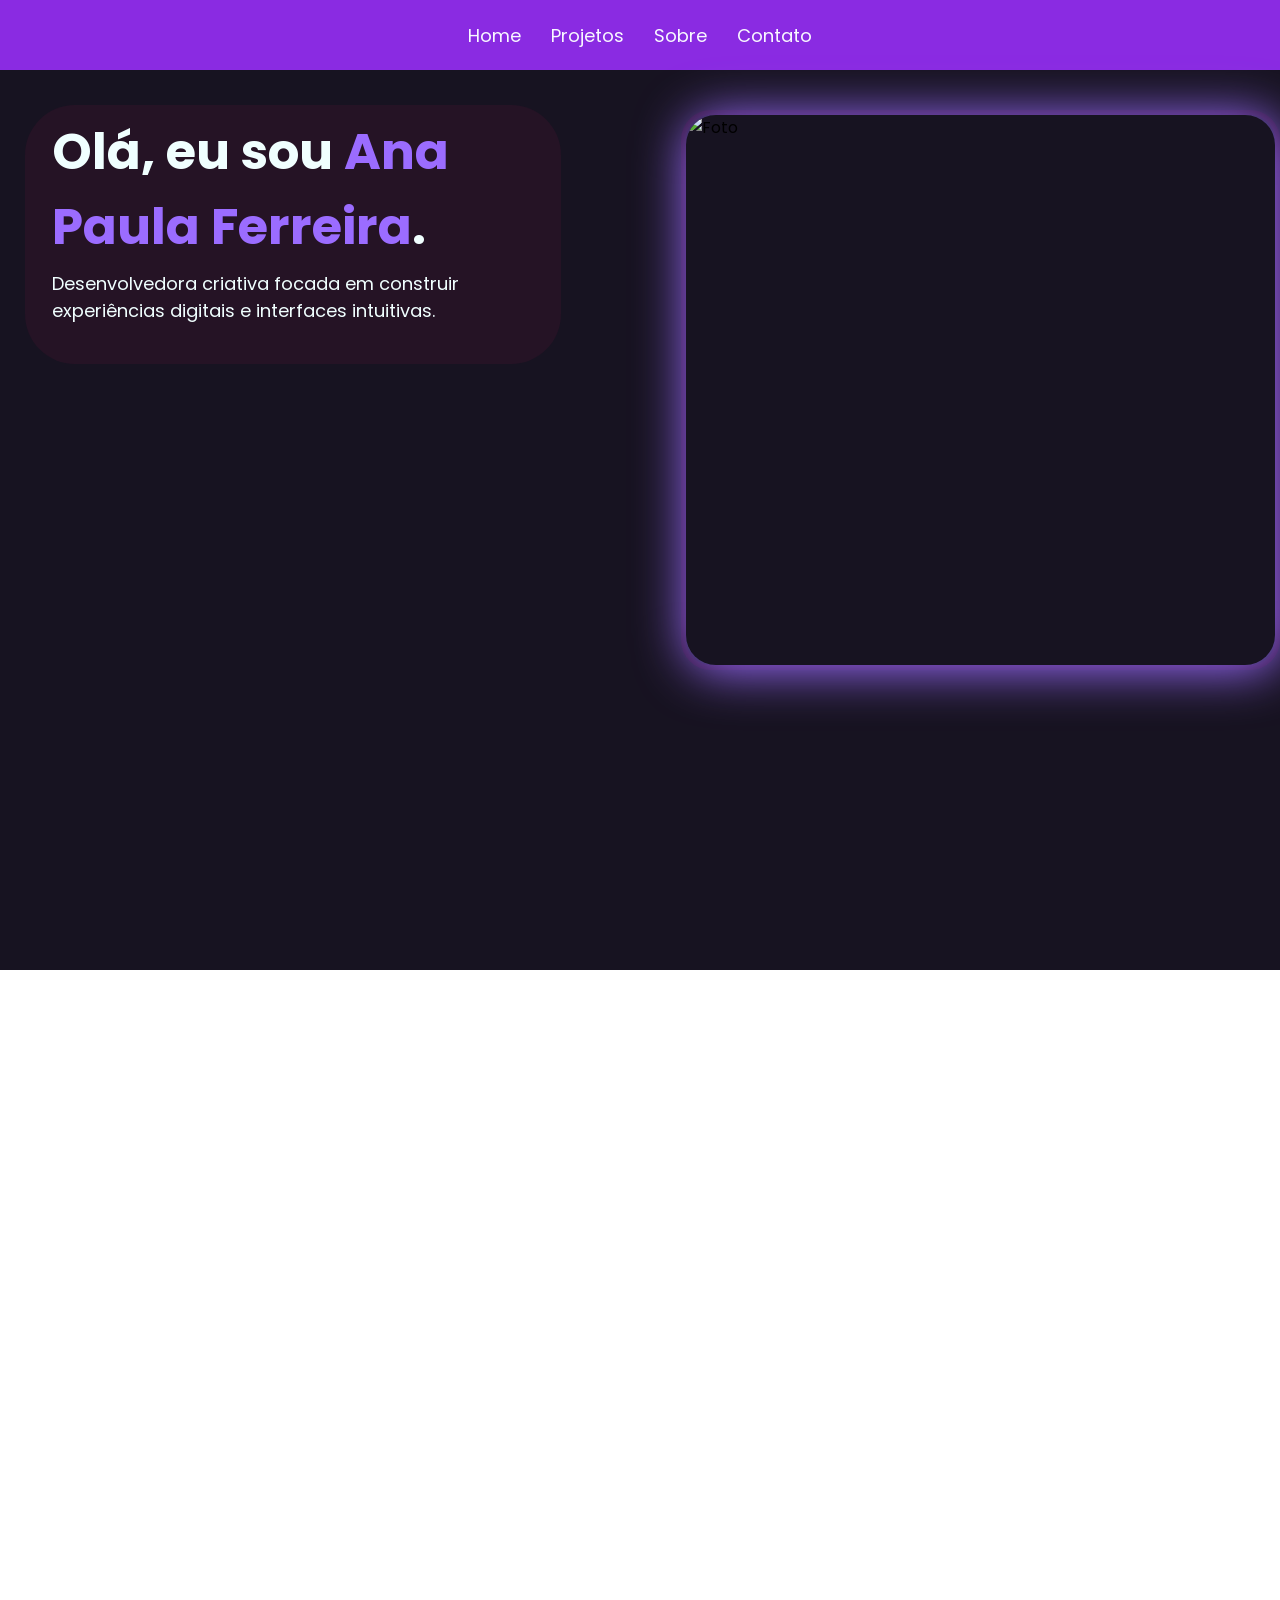
==== index.html @ 9422c2cd "Add files via upload" ====
<!DOCTYPE html>
<html lang="pt-br">

<head> <!-- cabeça -->
    <meta charset="UTF-8">
    <meta name="viewport" content="width=device-width, initial-scale=1.0">
    <script src="https://unpkg.com/scrollreveal"></script>
    <title>Document</title>
    <link rel="preconnect" href="https://fonts.googleapis.com">
    <link rel="preconnect" href="https://fonts.gstatic.com" crossorigin>
    <link href="https://fonts.googleapis.com/css2?family=Poppins:wght@400;500;600;700&display=swap" rel="stylesheet">
    <link rel="stylesheet" href="styles.css"> <!-- chama o arquivoo CSS -->
    <!-- fontes externas pra fonte -->
    <link rel="biblioteca" href="script.js">
</head>

<body> <!-- corpo -->


    <header> <!-- cabeçalho -->
        <ul> <!-- uma lista-->
            <li> <!-- item da lista -->
                <a href="#home">Home</a><!-- link -->
            </li>
            <li> <!-- item da lista -->
                <a href="#projetos">Projetos</a><!-- link -->
            </li>
            <li> <!-- item da lista -->
                <a href="#sobre">Sobre</a> <!-- link -->
            </li>
            <li> <!-- item da lista -->
                <a href="#contato">Contato</a> <!-- link -->
            </li>
        </ul>
    </header>

    <section id="Home"> <!-- procura o elemto na pagina que tem Home-->

        <div class="conteudo"> <!-- BLOCOS, agrupar elementos do mesmo grupo-->

            <h1>
                Olá, eu sou <span>Ana Paula Ferreira</span>.
                <!--span serve pra estilizar de forma diferente pra facilitar no CSS  -->
            </h1>

            <p>
                Desenvolvedora criativa focada em construir experiências digitais e interfaces intuitivas.
            </p>

        </div>
        <div class="imagemHome">
            <img src="download.jpg" alt="Foto">
        </div>
    </section>
    <section id="projetos">
        <div class="h2p">
            <h2> Meus Projetos </h2>
            <p>Aqui estão alguns dos projetos que desenvolvi.</p>

        </div>

        <div class="cards">
            <div class="card">
                <h3>Projeto 1</h3>
                <p>Site Frutas</p>

                <a href="https://anapa00340-netizen.github.io/sitefrutas/index.html" target="_blank">Ver projeto</a>
                <!-- o taget faz abrir outra pagina-->
            </div>
            <div class="card">
                <h3>Projeto 2</h3>
                <p>CRUD</p>

                <a href="#">Ver projeto</a>
            </div>
            <div class="card">
                <h3>Projeto 3</h3>
                <p>Calculadora (React)</p>

                <a href="#">Ver projeto</a>
            </div>
            <div class="card">
                <h3>Projeto 14</h3>
                <p>Estoque de Vendas</p>

                <a href="#">Ver projeto</a>
            </div>
        </div>
    </section>

    <section id="sobre">
        <div class="sobre-conteudo">

            <div class="sobre-texto">
                <h2>Sobre mim</h2>
                <p>
                    Sou estudante de Ciência da Computação, atualmente no 4º período, e venho construindo minha
                    trajetória na área de Tecnologia da Informação por meio da graduação e de projetos acadêmicos. Tenho
                    interesse principalmente em desenvolvimento de software e desenvolvimento web, áreas nas quais busco
                    aplicar na prática os conhecimentos que venho adquirindo.
                    <br>
                    Sou uma pessoa criativa, curiosa e gosto de aprender coisas novas. Acredito que a prática é uma
                    parte importante do aprendizado e, por isso, procuro transformar o que estudo em projetos e desafios
                    que me permitam desenvolver minhas habilidades.
                    <br>
                    Atualmente, também estudo inglês e continuo buscando ampliar meus conhecimentos na área de
                    tecnologia. Meu objetivo é conquistar uma oportunidade de estágio para colocar meus conhecimentos em
                    prática, adquirir experiência profissional e continuar evoluindo como desenvolvedora.

                </p>

            </div>
            <div class="imgSobre">
                <img src="FullSizeRender_VSCO.JPG.jpeg" alt="Minha Imagem">
            </div>
        </div>
    </section>
    <section id="tecnologias">


        <div class="tecnologias-conteudo">
            <div class="tecnologia">HTML</div>
            <div class="tecnologia">CSS</div>
            <div class="tecnologia">JavaScript</div>
            <div class="tecnologia">Java</div>
            <div class="tecnologia">C</div>
            <div class="tecnologia">SQL</div>
        </div>
    </section>
    <section id="contato">
        <div class="contato-conteudo">
            <h2>Entre em contato!</h2>

            <p>
                Gostou dos meus projetos? Entre em contato comigo!
            </p>

            <a class="email" href="mailto:anapa00340@gmail.com">
                <!-- malito abre o email direto-->
                Enviar e-mail
            </a>
            <a class="github" href="https://github.com/anapa00340-netizen" target="_blank">
                <!--target faz abrir outra aba, pra n sair do meu pórtifolio-->
                GitHub
            </a>
            <a class="linkedin" href="https://linkedin.com/in/ana-paula-ferreira-47b594375" target="_blank">
                <!--target faz abrir outra aba, pra n sair do meu pórtifolio-->
                Linkedin
            </a>

        </div>

    </section>
    <section id=""></section>
    <script src="script.js"></script>
</body>

</html>
---- styles.css ----
* {
    /* todos os elemntos da página */
    margin: 0;
    /* tira o espaço externo */
    padding: 0;
    /* tira o espaço interno */
}

header {
    display: flex;
    /* ativa o Flexbox para organizar os elementos (padão de organizar por linha) */
    justify-content: center;
    /* alinha no centro horizontal*/
    align-items: center;
    /*alinha no centro vertical*/
    height: 70px;
    /* altura */
    background-color: blueviolet;
}

ul {
    list-style: none;
    /* tira bolinha, pq o <ul> coloca aautomatico */
    display: flex;
    /* itens lado a lado */
    gap: 30px;
    /* brecha entre eles*/

}

a {
    text-decoration: none;
    /* nenhuma decoracao */
    color: ghostwhite;
    font-size: 18px;
    transition: 0.6s;

}

a:hover {
    /* quando o mause estiver em cima */
    color: darkmagenta;

}

#Home {
    /* id*/
    min-height: 100vh;
    display: flex;
    justify-content: flex-start;
    /* para o conjunto não ficar no centro */
    align-items: flex-start;
    /*  para o conjunto não ficar no centro  */
    background-color: #171321;

    padding-left: 15px;
    padding-top: 25px;
    box-sizing: border-box;
    /* evita problmas com a responsividade */
    gap: 120px;
}

h1 span {
    color: #9b6cff;
    font-style: inherit;
    /*elementos um embaixo do outro  */
}

h1 {
    color: azure;
    font-size: 50px;


}

p {
    max-width: 600px;
    font-size: 18px;
    color: azure;
    margin-top: 10px;


}

body {
    font-family: 'Poppins';
    /* familia da fonte, tem que ser entre aspas */
}

.conteudo {
    background-color: rgb(37, 19, 37);
    max-width: 700px;
    border-radius: 50px;
    padding-top: 10px;
    padding-left: 17px;
    padding-bottom: 19px;
    margin-left: 10px;
    margin-top: 10px;
    height: 230px;
}

.conteudo p {
    margin-top: 5px;
    margin-left: 10px;
}

.conteudo h1 {
    margin-left: 10px;
}

.imagemHome {
    width: 900px;
    height: 550px;
    border: 5px solid rgb(39, 13, 39);
    /* espessura da borda, tipo de linha e cor */
    display: flex;
    justify-content: center;
    align-items: center;
    margin-top: 15px;
    border-radius: 30px;
    
}

.imagemHome img {
    box-shadow: 3px 3px 50px 3px #9b6cff;
    width: 100%;
    height: 100%;
    object-fit: cover;
    /* para a imagem preencher toda a caixa mesmo que a caixa seja*/
    border-radius: 30px;
    transition: 0.5s;
}

.imagemHome:hover {
    transform: scale(1.05);
    /* modifica a posicao da foto (aumenta 105% do tamanho original)*/
}

#projetos {
    min-height: 80vh;
    /* ter pelo menos 1 tela inteira de altura*/
    padding: 100px;
    visibility: hidden;
}

.h2p h2 {

    text-align: center;

}

.h2p p {
    text-align: center;
    margin: 0 auto;
    /* tem q por isso pq so o text align centraliza so o texto dentro da caixa do <p> e nao da tela*/
    color: #9b6cff;
}

.card {
    width: 150px;
    min-height: 146px;
    padding: 25px;
    background-color: #211b30;
    border-radius: 15px;
    margin-top: 40px;

    display: flex;
    /* mostrar que vai usar FLEXBOX(elementos em linha reta) para organizar o card.*/
    flex-direction: column;
    /* ai pra ficar em coluna coloca isso (um de baixo do outro)*/
     

}

.card a {
    margin-top: auto;
}

.card:hover {
    transform: scale(1.06);
}

.card h3 {
    color: #9b6cff;
    margin-bottom: 10px;
    /* espaco abaixo do titulo*/

}

.card p {
    margin-bottom: 60px;
}

.cards {
    gap: 25px;
    flex-wrap: wrap;
    /* vai quebrar a linha quando encher*/
    display: flex;
    justify-content: center;
    /*conjunto ficar no centro depois de alinhado */

}


#sobre {
    min-height: 95vh;
    padding: 10px 6%;
    /*espaço do conteudo com as bordas(100px cima e baixo // 10% direito e esquerda)*/
    color: #9b6cff;
    display: flex;
    justify-content: center;
     visibility: hidden;
}

#sobre p {
    color: #9b6cff;
}

.sobre-conteudo {
    display: flex;
    align-items: center;
    gap: 200px;
}

.sobre-conteudo img {
    object-fit: cover;
    height: 300px;
    width: 300px;
    border-radius: 40px;
    border: 5px solid #9b6cff;
    box-shadow: 3px 3px 50px 3px #9b6cff;
}

.sobre-texto h2 {
    color: #171321;
}

.sobre-texto {
    max-width: 600px;
}

#contato p {
    color: #9b6cff;
}

.contato-conteudo {
    max-width: 600px;
    margin: 0 auto;
    /* tem q por isso pq so o text align centraliza so o texto dentro da caixa do <p> e nao da tela*/
    /* para ficar centralizado garantindo que nao ganhe espaços estranhos quando a tela diminuir*/
    min-height: 45vh;
    text-align: center;
    visibility: hidden;

}

.contato-conteudo a {
    display: inline-block;
    /* faz o <a> que é inline (link que abre algo) se comporte como caixa*/
    padding: 5px;
    width: 500px;
    background-color: #9b6cff;
    color: white;
    border-radius: 10px;
    transition: 0.30s;
    margin-top: 5px;
}

.contato-conteudo a:hover {
    background-color: purple;
}

#contato {
    padding: 100px 10%;
}

@media (max-width: 760px) {

    /*@media (quando tiver no celular faça isso:*/
    .sobre-conteudo {
        flex-direction: column;
    }
}

@media (max-width: 760px) {
    .contato-conteudo a {
        padding: 10px 60px;
    }
}

@media(max-width: 760px) {
    #Home {
        flex-direction: column;
        gap: 15px;
        padding: 15px 50px;
    }
}

@media(max-width: 760px) {
    .imagemHome {
        width: 264px;
        margin-bottom: 13px;
    }
}

@media(max-width: 760px) {
    .conteudo {
        padding-left: 8px;
        margin-left: -1px;
    }
}

@media(max-width: 760px) {
    .imgSobre {
        margin-top: -30px;

    }
}

#tecnologias {
    padding: 200px 6%;
    text-align: center;
    min-height: 50vh;
    visibility: hidden;
    margin-top: -350px;
    margin-left: -375px;
    
}

.tecnologias-conteudo {
    display: flex;
    justify-content: center;
    gap: 20px;
    margin: 0 auto;
    margin-top: 10px;
    max-width: 730px;
    
    

}

.tecnologia {
    background-color: #9b6cff;
    box-shadow: 8px 8px 5px 2px rgb(37, 19, 37);;
    color: white;
    transition: 0.30s;
    width: 750px;
    height: 100px;
}

.tecnologia:hover {
    background-color: purple;

}
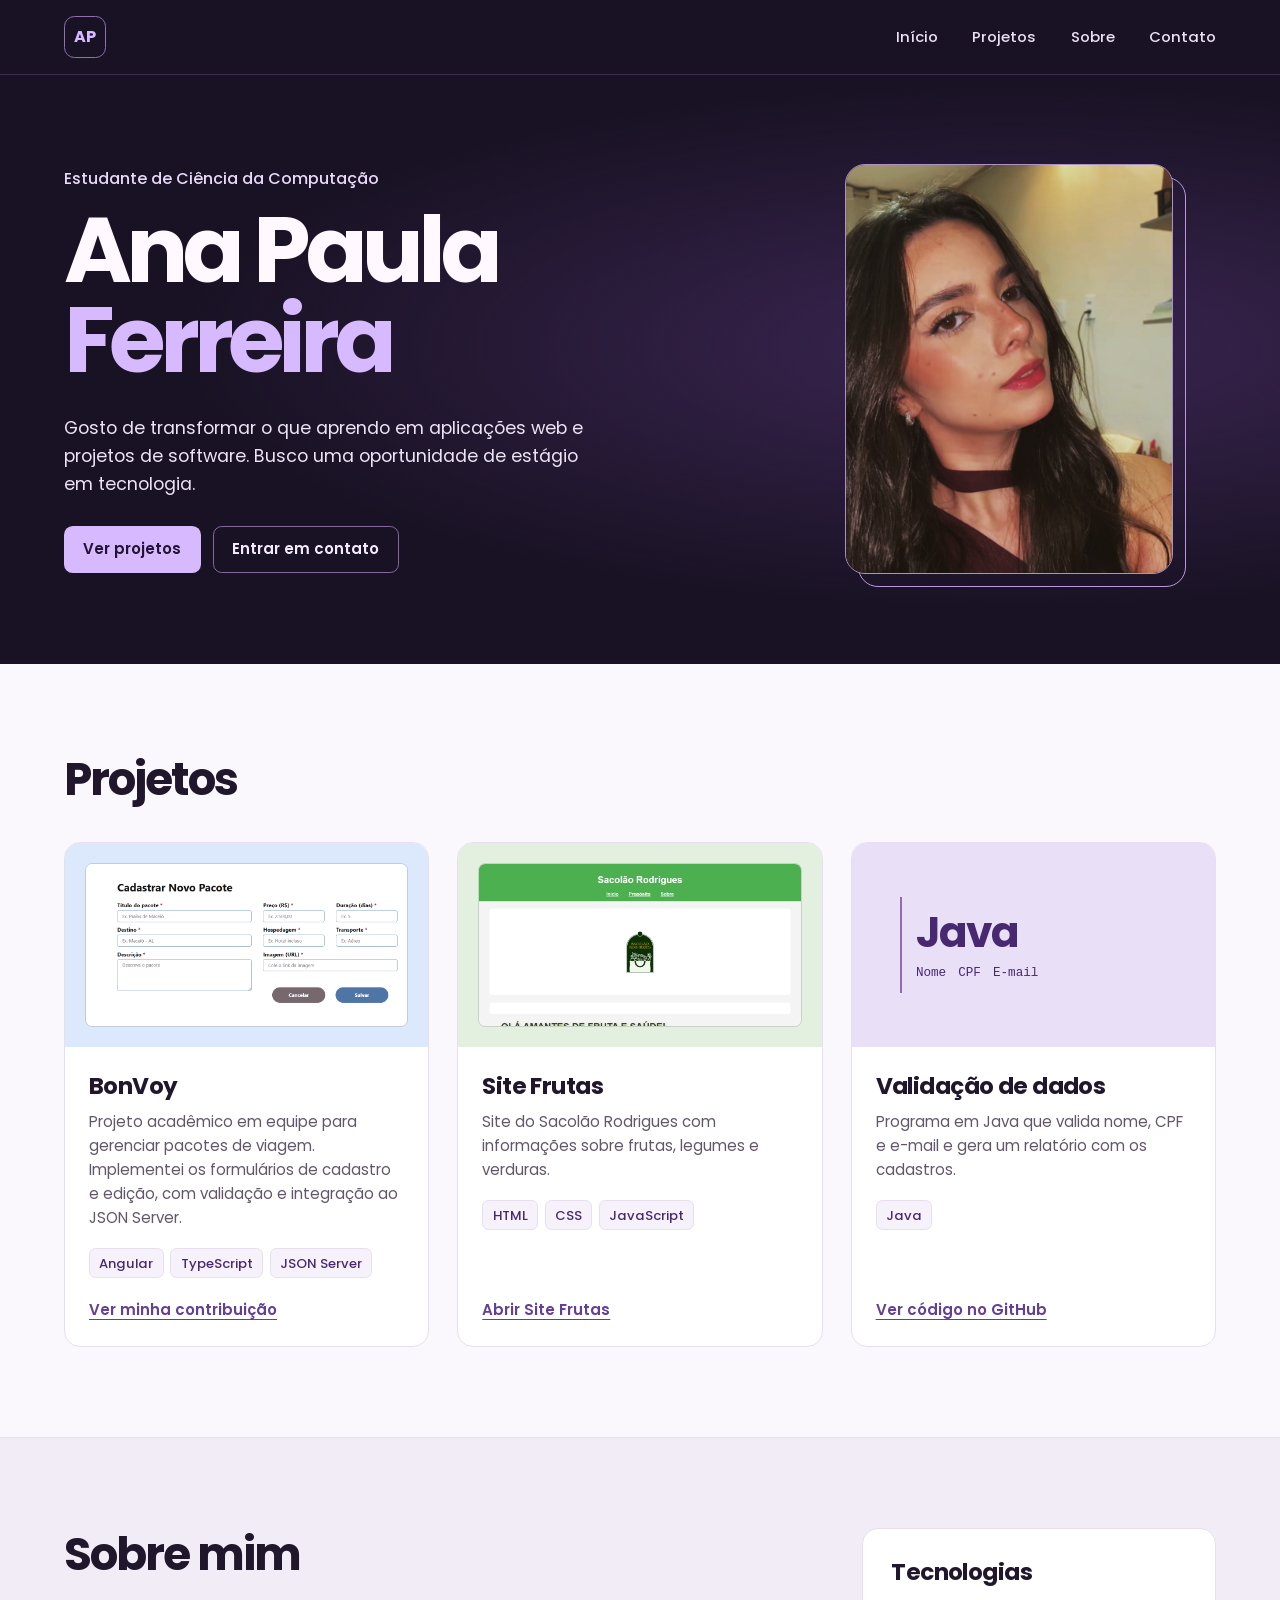
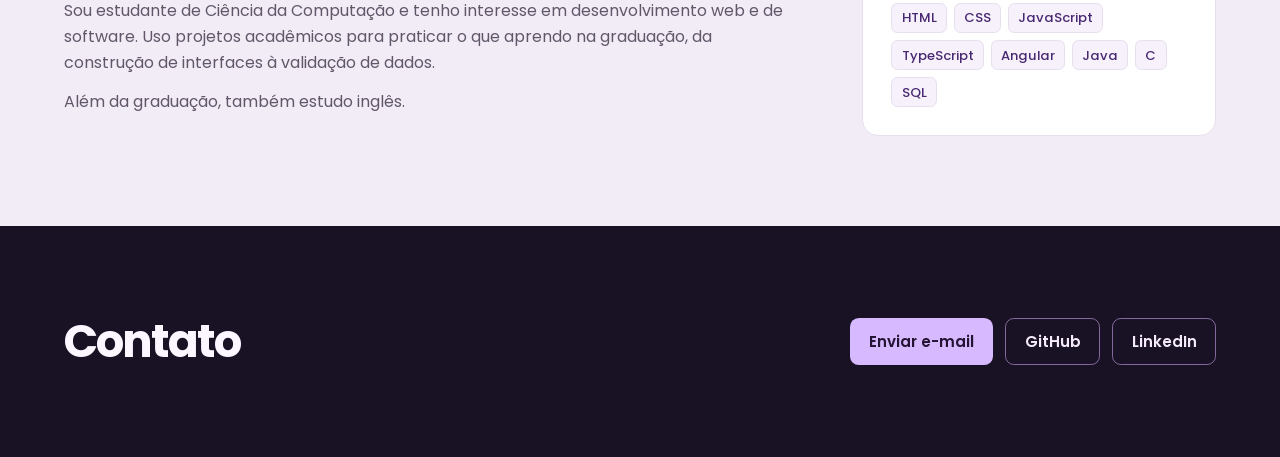
==== commit 745c398e: "Atualiza layout e projetos do portfólio" ====
--- a/index.html
+++ b/index.html
@@ -1,158 +1,201 @@
-<!DOCTYPE html>
-<html lang="pt-br">
-
-<head> <!-- cabeça -->
-    <meta charset="UTF-8">
-    <meta name="viewport" content="width=device-width, initial-scale=1.0">
-    <script src="https://unpkg.com/scrollreveal"></script>
-    <title>Document</title>
-    <link rel="preconnect" href="https://fonts.googleapis.com">
-    <link rel="preconnect" href="https://fonts.gstatic.com" crossorigin>
-    <link href="https://fonts.googleapis.com/css2?family=Poppins:wght@400;500;600;700&display=swap" rel="stylesheet">
-    <link rel="stylesheet" href="styles.css"> <!-- chama o arquivoo CSS -->
-    <!-- fontes externas pra fonte -->
-    <link rel="biblioteca" href="script.js">
-</head>
-
-<body> <!-- corpo -->
-
-
-    <header> <!-- cabeçalho -->
-        <ul> <!-- uma lista-->
-            <li> <!-- item da lista -->
-                <a href="#home">Home</a><!-- link -->
-            </li>
-            <li> <!-- item da lista -->
-                <a href="#projetos">Projetos</a><!-- link -->
-            </li>
-            <li> <!-- item da lista -->
-                <a href="#sobre">Sobre</a> <!-- link -->
-            </li>
-            <li> <!-- item da lista -->
-                <a href="#contato">Contato</a> <!-- link -->
-            </li>
-        </ul>
-    </header>
-
-    <section id="Home"> <!-- procura o elemto na pagina que tem Home-->
-
-        <div class="conteudo"> <!-- BLOCOS, agrupar elementos do mesmo grupo-->
-
-            <h1>
-                Olá, eu sou <span>Ana Paula Ferreira</span>.
-                <!--span serve pra estilizar de forma diferente pra facilitar no CSS  -->
-            </h1>
-
-            <p>
-                Desenvolvedora criativa focada em construir experiências digitais e interfaces intuitivas.
-            </p>
-
-        </div>
-        <div class="imagemHome">
-            <img src="download.jpg" alt="Foto">
-        </div>
-    </section>
-    <section id="projetos">
-        <div class="h2p">
-            <h2> Meus Projetos </h2>
-            <p>Aqui estão alguns dos projetos que desenvolvi.</p>
-
-        </div>
-
-        <div class="cards">
-            <div class="card">
-                <h3>Projeto 1</h3>
-                <p>Site Frutas</p>
-
-                <a href="https://anapa00340-netizen.github.io/sitefrutas/index.html" target="_blank">Ver projeto</a>
-                <!-- o taget faz abrir outra pagina-->
-            </div>
-            <div class="card">
-                <h3>Projeto 2</h3>
-                <p>CRUD</p>
-
-                <a href="#">Ver projeto</a>
-            </div>
-            <div class="card">
-                <h3>Projeto 3</h3>
-                <p>Calculadora (React)</p>
-
-                <a href="#">Ver projeto</a>
-            </div>
-            <div class="card">
-                <h3>Projeto 14</h3>
-                <p>Estoque de Vendas</p>
-
-                <a href="#">Ver projeto</a>
-            </div>
-        </div>
-    </section>
-
-    <section id="sobre">
-        <div class="sobre-conteudo">
-
-            <div class="sobre-texto">
-                <h2>Sobre mim</h2>
-                <p>
-                    Sou estudante de Ciência da Computação, atualmente no 4º período, e venho construindo minha
-                    trajetória na área de Tecnologia da Informação por meio da graduação e de projetos acadêmicos. Tenho
-                    interesse principalmente em desenvolvimento de software e desenvolvimento web, áreas nas quais busco
-                    aplicar na prática os conhecimentos que venho adquirindo.
-                    <br>
-                    Sou uma pessoa criativa, curiosa e gosto de aprender coisas novas. Acredito que a prática é uma
-                    parte importante do aprendizado e, por isso, procuro transformar o que estudo em projetos e desafios
-                    que me permitam desenvolver minhas habilidades.
-                    <br>
-                    Atualmente, também estudo inglês e continuo buscando ampliar meus conhecimentos na área de
-                    tecnologia. Meu objetivo é conquistar uma oportunidade de estágio para colocar meus conhecimentos em
-                    prática, adquirir experiência profissional e continuar evoluindo como desenvolvedora.
-
-                </p>
-
-            </div>
-            <div class="imgSobre">
-                <img src="FullSizeRender_VSCO.JPG.jpeg" alt="Minha Imagem">
-            </div>
-        </div>
-    </section>
-    <section id="tecnologias">
-
-
-        <div class="tecnologias-conteudo">
-            <div class="tecnologia">HTML</div>
-            <div class="tecnologia">CSS</div>
-            <div class="tecnologia">JavaScript</div>
-            <div class="tecnologia">Java</div>
-            <div class="tecnologia">C</div>
-            <div class="tecnologia">SQL</div>
-        </div>
-    </section>
-    <section id="contato">
-        <div class="contato-conteudo">
-            <h2>Entre em contato!</h2>
-
-            <p>
-                Gostou dos meus projetos? Entre em contato comigo!
-            </p>
-
-            <a class="email" href="mailto:anapa00340@gmail.com">
-                <!-- malito abre o email direto-->
-                Enviar e-mail
-            </a>
-            <a class="github" href="https://github.com/anapa00340-netizen" target="_blank">
-                <!--target faz abrir outra aba, pra n sair do meu pórtifolio-->
-                GitHub
-            </a>
-            <a class="linkedin" href="https://linkedin.com/in/ana-paula-ferreira-47b594375" target="_blank">
-                <!--target faz abrir outra aba, pra n sair do meu pórtifolio-->
-                Linkedin
-            </a>
-
-        </div>
-
-    </section>
-    <section id=""></section>
-    <script src="script.js"></script>
-</body>
-
-</html>+<!doctype html>
+<html lang="pt-BR">
+  <head>
+    <meta charset="utf-8" />
+    <meta name="viewport" content="width=device-width, initial-scale=1" />
+    <meta
+      name="description"
+      content="Portfólio de Ana Paula Ferreira, estudante de Ciência da Computação. Conheça seus projetos de desenvolvimento web e Java."
+    />
+    <meta name="theme-color" content="#191224" />
+    <title>Ana Paula Ferreira | Portfólio</title>
+    <link rel="preconnect" href="https://fonts.googleapis.com" />
+    <link rel="preconnect" href="https://fonts.gstatic.com" crossorigin />
+    <link
+      href="https://fonts.googleapis.com/css2?family=Poppins:wght@400;500;600;700&display=swap"
+      rel="stylesheet"
+    />
+    <link rel="stylesheet" href="styles.css" />
+  </head>
+
+  <body>
+    <a class="pular-conteudo" href="#conteudo">Pular para o conteúdo</a>
+
+    <header class="cabecalho">
+      <div class="container cabecalho-conteudo">
+        <a class="marca" href="#home" aria-label="Ana Paula Ferreira, início">AP</a>
+        <nav aria-label="Navegação principal">
+          <ul class="menu">
+            <li><a href="#home">Início</a></li>
+            <li><a href="#projetos">Projetos</a></li>
+            <li><a href="#sobre">Sobre</a></li>
+            <li><a href="#contato">Contato</a></li>
+          </ul>
+        </nav>
+      </div>
+    </header>
+
+    <main id="conteudo" tabindex="-1">
+      <section id="home" class="inicio" aria-labelledby="titulo-inicio">
+        <div class="container inicio-conteudo">
+          <div class="inicio-texto">
+            <p class="formacao">Estudante de Ciência da Computação</p>
+            <h1 id="titulo-inicio">Ana Paula <span>Ferreira</span></h1>
+            <p class="introducao">
+              Gosto de transformar o que aprendo em aplicações web e projetos de software.
+              Busco uma oportunidade de estágio em tecnologia.
+            </p>
+            <div class="acoes-iniciais">
+              <a class="botao botao-principal" href="#projetos">Ver projetos</a>
+              <a class="botao botao-contato" href="#contato">Entrar em contato</a>
+            </div>
+          </div>
+
+          <div class="retrato">
+            <img
+              src="FullSizeRender_VSCO.JPG.jpeg"
+              alt="Retrato de Ana Paula Ferreira"
+              width="828"
+              height="1403"
+              fetchpriority="high"
+            />
+          </div>
+        </div>
+      </section>
+
+      <section id="projetos" class="secao projetos" aria-labelledby="titulo-projetos">
+        <div class="container">
+          <h2 id="titulo-projetos">Projetos</h2>
+
+          <div class="grade-projetos">
+            <article class="projeto">
+              <div class="capa capa-bonvoy">
+                <img
+                  src="assets/bonvoy.png"
+                  alt="Tela de cadastro de pacotes do BonVoy"
+                  width="1100"
+                  height="700"
+                  loading="lazy"
+                  decoding="async"
+                />
+              </div>
+              <div class="projeto-conteudo">
+                <h3>BonVoy</h3>
+                <p>
+                  Projeto acadêmico em equipe para gerenciar pacotes de viagem. Implementei os
+                  formulários de cadastro e edição, com validação e integração ao JSON Server.
+                </p>
+                <ul class="tecnologias" aria-label="Tecnologias do BonVoy">
+                  <li>Angular</li>
+                  <li>TypeScript</li>
+                  <li>JSON Server</li>
+                </ul>
+                <a class="link-projeto" href="https://github.com/juliacarolinec/bonvoy/pull/1">
+                  Ver minha contribuição
+                </a>
+              </div>
+            </article>
+
+            <article class="projeto">
+              <div class="capa capa-frutas">
+                <img
+                  src="assets/site-frutas.png"
+                  alt="Página inicial do site Sacolão Rodrigues"
+                  width="1100"
+                  height="700"
+                  loading="lazy"
+                  decoding="async"
+                />
+              </div>
+              <div class="projeto-conteudo">
+                <h3>Site Frutas</h3>
+                <p>
+                  Site do Sacolão Rodrigues com informações sobre frutas, legumes e verduras.
+                </p>
+                <ul class="tecnologias" aria-label="Tecnologias do Site Frutas">
+                  <li>HTML</li>
+                  <li>CSS</li>
+                  <li>JavaScript</li>
+                </ul>
+                <a class="link-projeto" href="https://anapa00340-netizen.github.io/sitefrutas/">
+                  Abrir Site Frutas
+                </a>
+              </div>
+            </article>
+
+            <article class="projeto">
+              <div class="capa capa-java" aria-hidden="true">
+                <div class="capa-java-conteudo">
+                  <span class="capa-java-titulo">Java</span>
+                  <span>Nome</span>
+                  <span>CPF</span>
+                  <span>E-mail</span>
+                </div>
+              </div>
+              <div class="projeto-conteudo">
+                <h3>Validação de dados</h3>
+                <p>
+                  Programa em Java que valida nome, CPF e e-mail e gera um relatório com os
+                  cadastros.
+                </p>
+                <ul class="tecnologias" aria-label="Tecnologias do projeto Validação de dados">
+                  <li>Java</li>
+                </ul>
+                <a class="link-projeto" href="https://github.com/anapa00340-netizen/validacao-java">
+                  Ver código no GitHub
+                </a>
+              </div>
+            </article>
+          </div>
+        </div>
+      </section>
+
+      <section id="sobre" class="secao sobre" aria-labelledby="titulo-sobre">
+        <div class="container sobre-conteudo">
+          <div>
+            <h2 id="titulo-sobre">Sobre mim</h2>
+            <p>
+              Sou estudante de Ciência da Computação e tenho interesse em desenvolvimento web e de
+              software. Uso projetos acadêmicos para praticar o que aprendo na graduação, da
+              construção de interfaces à validação de dados.
+            </p>
+            <p>Além da graduação, também estudo inglês.</p>
+          </div>
+          <div class="sobre-tecnologias">
+            <h3>Tecnologias</h3>
+            <ul class="tecnologias">
+              <li>HTML</li>
+              <li>CSS</li>
+              <li>JavaScript</li>
+              <li>TypeScript</li>
+              <li>Angular</li>
+              <li>Java</li>
+              <li>C</li>
+              <li>SQL</li>
+            </ul>
+          </div>
+        </div>
+      </section>
+
+      <section id="contato" class="secao contato" aria-labelledby="titulo-contato">
+        <div class="container contato-conteudo">
+          <h2 id="titulo-contato">Contato</h2>
+          <ul class="contato-links">
+            <li>
+              <a class="botao botao-principal" href="mailto:anapa00340@gmail.com">Enviar e-mail</a>
+            </li>
+            <li>
+              <a class="botao botao-contato" href="https://github.com/anapa00340-netizen">GitHub</a>
+            </li>
+            <li>
+              <a
+                class="botao botao-contato"
+                href="https://www.linkedin.com/in/ana-paula-ferreira-47b594375"
+              >LinkedIn</a>
+            </li>
+          </ul>
+        </div>
+      </section>
+    </main>
+  </body>
+</html>
--- a/styles.css
+++ b/styles.css
@@ -1,354 +1,486 @@
-* {
-    /* todos os elemntos da página */
-    margin: 0;
-    /* tira o espaço externo */
-    padding: 0;
-    /* tira o espaço interno */
-}
-
-header {
-    display: flex;
-    /* ativa o Flexbox para organizar os elementos (padão de organizar por linha) */
-    justify-content: center;
-    /* alinha no centro horizontal*/
-    align-items: center;
-    /*alinha no centro vertical*/
-    height: 70px;
-    /* altura */
-    background-color: blueviolet;
-}
-
-ul {
-    list-style: none;
-    /* tira bolinha, pq o <ul> coloca aautomatico */
-    display: flex;
-    /* itens lado a lado */
-    gap: 30px;
-    /* brecha entre eles*/
-
-}
-
-a {
-    text-decoration: none;
-    /* nenhuma decoracao */
-    color: ghostwhite;
-    font-size: 18px;
-    transition: 0.6s;
-
-}
-
-a:hover {
-    /* quando o mause estiver em cima */
-    color: darkmagenta;
-
-}
-
-#Home {
-    /* id*/
-    min-height: 100vh;
-    display: flex;
-    justify-content: flex-start;
-    /* para o conjunto não ficar no centro */
-    align-items: flex-start;
-    /*  para o conjunto não ficar no centro  */
-    background-color: #171321;
-
-    padding-left: 15px;
-    padding-top: 25px;
-    box-sizing: border-box;
-    /* evita problmas com a responsividade */
-    gap: 120px;
-}
-
-h1 span {
-    color: #9b6cff;
-    font-style: inherit;
-    /*elementos um embaixo do outro  */
-}
-
-h1 {
-    color: azure;
-    font-size: 50px;
-
-
-}
-
-p {
-    max-width: 600px;
-    font-size: 18px;
-    color: azure;
-    margin-top: 10px;
-
-
-}
-
-body {
-    font-family: 'Poppins';
-    /* familia da fonte, tem que ser entre aspas */
-}
-
-.conteudo {
-    background-color: rgb(37, 19, 37);
-    max-width: 700px;
-    border-radius: 50px;
-    padding-top: 10px;
-    padding-left: 17px;
-    padding-bottom: 19px;
-    margin-left: 10px;
-    margin-top: 10px;
-    height: 230px;
-}
-
-.conteudo p {
-    margin-top: 5px;
-    margin-left: 10px;
-}
-
-.conteudo h1 {
-    margin-left: 10px;
-}
-
-.imagemHome {
-    width: 900px;
-    height: 550px;
-    border: 5px solid rgb(39, 13, 39);
-    /* espessura da borda, tipo de linha e cor */
-    display: flex;
-    justify-content: center;
-    align-items: center;
-    margin-top: 15px;
-    border-radius: 30px;
-    
-}
-
-.imagemHome img {
-    box-shadow: 3px 3px 50px 3px #9b6cff;
-    width: 100%;
-    height: 100%;
-    object-fit: cover;
-    /* para a imagem preencher toda a caixa mesmo que a caixa seja*/
-    border-radius: 30px;
-    transition: 0.5s;
-}
-
-.imagemHome:hover {
-    transform: scale(1.05);
-    /* modifica a posicao da foto (aumenta 105% do tamanho original)*/
-}
-
-#projetos {
-    min-height: 80vh;
-    /* ter pelo menos 1 tela inteira de altura*/
-    padding: 100px;
-    visibility: hidden;
-}
-
-.h2p h2 {
-
-    text-align: center;
-
-}
-
-.h2p p {
-    text-align: center;
-    margin: 0 auto;
-    /* tem q por isso pq so o text align centraliza so o texto dentro da caixa do <p> e nao da tela*/
-    color: #9b6cff;
-}
-
-.card {
-    width: 150px;
-    min-height: 146px;
-    padding: 25px;
-    background-color: #211b30;
-    border-radius: 15px;
-    margin-top: 40px;
-
-    display: flex;
-    /* mostrar que vai usar FLEXBOX(elementos em linha reta) para organizar o card.*/
-    flex-direction: column;
-    /* ai pra ficar em coluna coloca isso (um de baixo do outro)*/
-     
-
-}
-
-.card a {
-    margin-top: auto;
-}
-
-.card:hover {
-    transform: scale(1.06);
-}
-
-.card h3 {
-    color: #9b6cff;
-    margin-bottom: 10px;
-    /* espaco abaixo do titulo*/
-
-}
-
-.card p {
-    margin-bottom: 60px;
-}
-
-.cards {
-    gap: 25px;
-    flex-wrap: wrap;
-    /* vai quebrar a linha quando encher*/
-    display: flex;
-    justify-content: center;
-    /*conjunto ficar no centro depois de alinhado */
-
-}
-
-
-#sobre {
-    min-height: 95vh;
-    padding: 10px 6%;
-    /*espaço do conteudo com as bordas(100px cima e baixo // 10% direito e esquerda)*/
-    color: #9b6cff;
-    display: flex;
-    justify-content: center;
-     visibility: hidden;
-}
-
-#sobre p {
-    color: #9b6cff;
-}
-
-.sobre-conteudo {
-    display: flex;
-    align-items: center;
-    gap: 200px;
-}
-
-.sobre-conteudo img {
-    object-fit: cover;
-    height: 300px;
-    width: 300px;
-    border-radius: 40px;
-    border: 5px solid #9b6cff;
-    box-shadow: 3px 3px 50px 3px #9b6cff;
-}
-
-.sobre-texto h2 {
-    color: #171321;
-}
-
-.sobre-texto {
-    max-width: 600px;
-}
-
-#contato p {
-    color: #9b6cff;
-}
-
-.contato-conteudo {
-    max-width: 600px;
-    margin: 0 auto;
-    /* tem q por isso pq so o text align centraliza so o texto dentro da caixa do <p> e nao da tela*/
-    /* para ficar centralizado garantindo que nao ganhe espaços estranhos quando a tela diminuir*/
-    min-height: 45vh;
-    text-align: center;
-    visibility: hidden;
-
-}
-
-.contato-conteudo a {
-    display: inline-block;
-    /* faz o <a> que é inline (link que abre algo) se comporte como caixa*/
-    padding: 5px;
-    width: 500px;
-    background-color: #9b6cff;
-    color: white;
-    border-radius: 10px;
-    transition: 0.30s;
-    margin-top: 5px;
-}
-
-.contato-conteudo a:hover {
-    background-color: purple;
-}
-
-#contato {
-    padding: 100px 10%;
-}
-
-@media (max-width: 760px) {
-
-    /*@media (quando tiver no celular faça isso:*/
-    .sobre-conteudo {
-        flex-direction: column;
-    }
-}
-
-@media (max-width: 760px) {
-    .contato-conteudo a {
-        padding: 10px 60px;
-    }
-}
-
-@media(max-width: 760px) {
-    #Home {
-        flex-direction: column;
-        gap: 15px;
-        padding: 15px 50px;
-    }
-}
-
-@media(max-width: 760px) {
-    .imagemHome {
-        width: 264px;
-        margin-bottom: 13px;
-    }
-}
-
-@media(max-width: 760px) {
-    .conteudo {
-        padding-left: 8px;
-        margin-left: -1px;
-    }
-}
-
-@media(max-width: 760px) {
-    .imgSobre {
-        margin-top: -30px;
-
-    }
-}
-
-#tecnologias {
-    padding: 200px 6%;
-    text-align: center;
-    min-height: 50vh;
-    visibility: hidden;
-    margin-top: -350px;
-    margin-left: -375px;
-    
-}
-
-.tecnologias-conteudo {
-    display: flex;
-    justify-content: center;
-    gap: 20px;
-    margin: 0 auto;
-    margin-top: 10px;
-    max-width: 730px;
-    
-    
-
-}
-
-.tecnologia {
-    background-color: #9b6cff;
-    box-shadow: 8px 8px 5px 2px rgb(37, 19, 37);;
-    color: white;
-    transition: 0.30s;
-    width: 750px;
-    height: 100px;
-}
-
-.tecnologia:hover {
-    background-color: purple;
-
-}
+:root {
+  color-scheme: light;
+  --fundo: #faf8fd;
+  --superficie: #fff;
+  --texto: #21172d;
+  --texto-suave: #625769;
+  --escuro: #191224;
+  --lilas: #d6b9ff;
+  --roxo: #634094;
+  --roxo-escuro: #492872;
+  --borda: #e7dfee;
+  --largura: 72rem;
+  --margem: clamp(1.25rem, 5vw, 4rem);
+  font-family: Poppins, system-ui, -apple-system, 'Segoe UI', sans-serif;
+  line-height: 1.6;
+}
+
+* {
+  box-sizing: border-box;
+}
+
+html {
+  scroll-behavior: smooth;
+}
+
+body {
+  margin: 0;
+  background: var(--fundo);
+  color: var(--texto);
+}
+
+h1,
+h2,
+h3,
+p {
+  margin: 0;
+}
+
+h2 {
+  margin-bottom: clamp(1.5rem, 4vw, 2.25rem);
+  font-size: clamp(2rem, 4vw, 2.85rem);
+  line-height: 1.15;
+  letter-spacing: -0.045em;
+}
+
+img {
+  display: block;
+  max-width: 100%;
+}
+
+a {
+  color: inherit;
+}
+
+:focus-visible {
+  outline: 3px solid var(--roxo);
+  outline-offset: 4px;
+}
+
+.container {
+  width: min(var(--largura), calc(100% - var(--margem) * 2));
+  margin-inline: auto;
+}
+
+.pular-conteudo {
+  position: absolute;
+  z-index: 2;
+  top: 0.75rem;
+  left: var(--margem);
+  padding: 0.5rem 1rem;
+  border-radius: 0.35rem;
+  background: var(--superficie);
+  color: var(--texto);
+  transform: translateY(-180%);
+}
+
+.pular-conteudo:focus {
+  transform: translateY(0);
+}
+
+.cabecalho,
+.inicio,
+.contato {
+  background: var(--escuro);
+  color: #fbf6ff;
+}
+
+.cabecalho :focus-visible,
+.inicio :focus-visible,
+.contato :focus-visible {
+  outline-color: var(--lilas);
+}
+
+.cabecalho {
+  border-bottom: 1px solid #3c2e4a;
+}
+
+.cabecalho-conteudo {
+  display: flex;
+  min-height: 4.6rem;
+  align-items: center;
+  justify-content: space-between;
+  gap: 1rem;
+}
+
+.marca {
+  display: grid;
+  width: 2.6rem;
+  height: 2.6rem;
+  flex: 0 0 auto;
+  place-items: center;
+  border: 1px solid #8f70ad;
+  border-radius: 0.65rem;
+  color: var(--lilas);
+  font-weight: 700;
+  text-decoration: none;
+}
+
+.menu,
+.tecnologias,
+.contato-links {
+  margin: 0;
+  padding: 0;
+  list-style: none;
+}
+
+.menu {
+  display: flex;
+  flex-wrap: wrap;
+  gap: 0.2rem clamp(0.9rem, 3vw, 2.15rem);
+}
+
+.menu a {
+  display: block;
+  padding-block: 0.45rem;
+  color: #ebe0f5;
+  font-size: 0.93rem;
+  font-weight: 500;
+  text-decoration: none;
+}
+
+.menu a:hover,
+.menu a:focus-visible {
+  color: var(--lilas);
+  text-decoration: underline;
+  text-underline-offset: 0.3em;
+}
+
+.inicio {
+  background:
+    radial-gradient(ellipse at 79% 46%, #3b2552 0, transparent 58%),
+    var(--escuro);
+}
+
+.inicio-conteudo {
+  display: grid;
+  grid-template-columns: minmax(0, 1.22fr) minmax(0, 0.78fr);
+  min-height: 34rem;
+  align-items: center;
+  gap: clamp(2.6rem, 7vw, 6rem);
+  padding-block: clamp(3.2rem, 7vw, 6rem);
+}
+
+.formacao {
+  margin-bottom: 0.85rem;
+  color: #e8d8fa;
+  font-size: clamp(0.85rem, 2vw, 1rem);
+  font-weight: 500;
+}
+
+h1 {
+  color: #fff9ff;
+  font-size: clamp(3.2rem, 7.2vw, 6rem);
+  font-weight: 700;
+  line-height: 0.98;
+  letter-spacing: -0.065em;
+}
+
+h1 span {
+  display: block;
+  color: var(--lilas);
+}
+
+.introducao {
+  max-width: 33rem;
+  margin-top: clamp(1.25rem, 3vw, 1.75rem);
+  color: #ede3f5;
+  font-size: clamp(1rem, 2vw, 1.1rem);
+}
+
+.acoes-iniciais,
+.contato-links {
+  display: flex;
+  flex-wrap: wrap;
+  gap: 0.75rem;
+}
+
+.acoes-iniciais {
+  margin-top: 1.75rem;
+}
+
+.botao {
+  display: inline-flex;
+  min-height: 2.9rem;
+  align-items: center;
+  justify-content: center;
+  padding: 0.6rem 1.15rem;
+  border: 1px solid transparent;
+  border-radius: 0.55rem;
+  font-size: 0.94rem;
+  font-weight: 600;
+  text-align: center;
+  text-decoration: none;
+  transition: background-color 180ms ease, color 180ms ease, border-color 180ms ease;
+}
+
+.botao-principal {
+  background: var(--lilas);
+  color: #241433;
+}
+
+.botao-principal:hover {
+  background: #ead8ff;
+}
+
+.botao-contato {
+  border-color: #846a9c;
+  color: #f4eafa;
+}
+
+.botao-contato:hover {
+  border-color: var(--lilas);
+  background: #352444;
+}
+
+.retrato {
+  position: relative;
+  isolation: isolate;
+  width: min(100% - 1rem, 20.5rem);
+  justify-self: center;
+}
+
+.retrato::before {
+  position: absolute;
+  z-index: -1;
+  inset: 0.8rem -0.8rem -0.8rem 0.8rem;
+  border: 1px solid #ba98e1;
+  border-radius: 1.25rem;
+  content: '';
+}
+
+.retrato img {
+  width: 100%;
+  height: auto;
+  aspect-ratio: 4 / 5;
+  border: 1px solid #ad90ca;
+  border-radius: 1.25rem;
+  background: #432851;
+  object-fit: cover;
+  object-position: 50% 32%;
+}
+
+.secao {
+  padding-block: clamp(3.25rem, 7vw, 5.75rem);
+}
+
+.grade-projetos {
+  display: grid;
+  grid-template-columns: repeat(3, minmax(0, 1fr));
+  gap: clamp(1rem, 2.6vw, 1.75rem);
+}
+
+.projeto {
+  display: flex;
+  flex-direction: column;
+  overflow: hidden;
+  border: 1px solid var(--borda);
+  border-radius: 1rem;
+  background: var(--superficie);
+}
+
+.capa {
+  display: grid;
+  aspect-ratio: 16 / 9;
+  overflow: hidden;
+  place-items: center;
+  padding: clamp(0.75rem, 2vw, 1.25rem);
+}
+
+.capa img {
+  width: 100%;
+  height: 100%;
+  min-height: 0;
+  border: 1px solid rgb(36 32 47 / 14%);
+  border-radius: 0.45rem;
+  object-fit: cover;
+  object-position: top center;
+}
+
+.capa-bonvoy {
+  background: #dce8fb;
+}
+
+.capa-frutas {
+  background: #e3efdf;
+}
+
+.capa-java {
+  background: #e9dff6;
+}
+
+.capa-java-conteudo {
+  display: flex;
+  flex-wrap: wrap;
+  gap: 0.35rem 0.75rem;
+  align-items: center;
+  padding: 0.6rem 0.85rem;
+  border-left: 2px solid #916ab9;
+  color: var(--roxo-escuro);
+  font-family: ui-monospace, Consolas, monospace;
+  font-size: 0.79rem;
+}
+
+.capa-java-titulo {
+  flex-basis: 100%;
+  font-family: Poppins, system-ui, sans-serif;
+  font-size: clamp(1.75rem, 4vw, 2.65rem);
+  font-weight: 700;
+  line-height: 1.2;
+  letter-spacing: -0.045em;
+}
+
+.projeto-conteudo {
+  display: flex;
+  flex: 1;
+  flex-direction: column;
+  padding: clamp(1.1rem, 2.2vw, 1.5rem);
+}
+
+.projeto h3,
+.sobre-tecnologias h3 {
+  margin-bottom: 0.55rem;
+  font-size: clamp(1.2rem, 2.1vw, 1.45rem);
+  line-height: 1.3;
+  letter-spacing: -0.025em;
+}
+
+.projeto p,
+.sobre p {
+  color: var(--texto-suave);
+}
+
+.projeto p {
+  font-size: 0.94rem;
+}
+
+.tecnologias {
+  display: flex;
+  flex-wrap: wrap;
+  gap: 0.42rem;
+}
+
+.projeto .tecnologias {
+  margin-block: 1.1rem 1.25rem;
+}
+
+.tecnologias li {
+  padding: 0.23rem 0.58rem;
+  border: 1px solid var(--borda);
+  border-radius: 0.4rem;
+  background: #f6f1fa;
+  color: var(--roxo-escuro);
+  font-size: 0.82rem;
+  font-weight: 500;
+}
+
+.link-projeto {
+  align-self: flex-start;
+  margin-top: auto;
+  color: var(--roxo);
+  font-size: 0.94rem;
+  font-weight: 600;
+  text-underline-offset: 0.24em;
+}
+
+.link-projeto:hover {
+  color: var(--roxo-escuro);
+}
+
+.sobre {
+  border-top: 1px solid var(--borda);
+  background: #f2ecf7;
+}
+
+.sobre-conteudo {
+  display: grid;
+  grid-template-columns: minmax(0, 1.35fr) minmax(0, 0.65fr);
+  align-items: start;
+  gap: clamp(1.5rem, 5vw, 4.5rem);
+}
+
+.sobre h2 {
+  margin-bottom: 1.15rem;
+}
+
+.sobre p + p {
+  margin-top: 0.85rem;
+}
+
+.sobre-tecnologias {
+  padding: clamp(1.15rem, 3vw, 1.75rem);
+  border: 1px solid var(--borda);
+  border-radius: 1rem;
+  background: var(--superficie);
+}
+
+.sobre-tecnologias .tecnologias {
+  margin-top: 1rem;
+}
+
+.contato-conteudo {
+  display: flex;
+  flex-wrap: wrap;
+  align-items: center;
+  justify-content: space-between;
+  gap: 1.35rem 2rem;
+}
+
+.contato h2 {
+  margin: 0;
+}
+
+@media (max-width: 56rem) {
+  .inicio-conteudo {
+    gap: 2rem;
+  }
+
+  .grade-projetos {
+    grid-template-columns: repeat(2, minmax(0, 1fr));
+  }
+}
+
+@media (max-width: 44rem) {
+  .inicio-conteudo,
+  .sobre-conteudo {
+    grid-template-columns: minmax(0, 1fr);
+  }
+
+  .inicio-conteudo {
+    min-height: auto;
+  }
+
+  .retrato {
+    width: min(90%, 17rem);
+    justify-self: start;
+    margin-bottom: 0.7rem;
+  }
+}
+
+@media (max-width: 35rem) {
+  .cabecalho-conteudo {
+    gap: 0.6rem;
+  }
+
+  .menu {
+    gap: 0.1rem clamp(0.55rem, 2.2vw, 0.9rem);
+  }
+
+  .menu a {
+    font-size: 0.82rem;
+  }
+
+  .grade-projetos {
+    grid-template-columns: minmax(0, 1fr);
+  }
+}
+
+@media (prefers-reduced-motion: reduce) {
+  html {
+    scroll-behavior: auto;
+  }
+
+  .botao {
+    transition: none;
+  }
+}
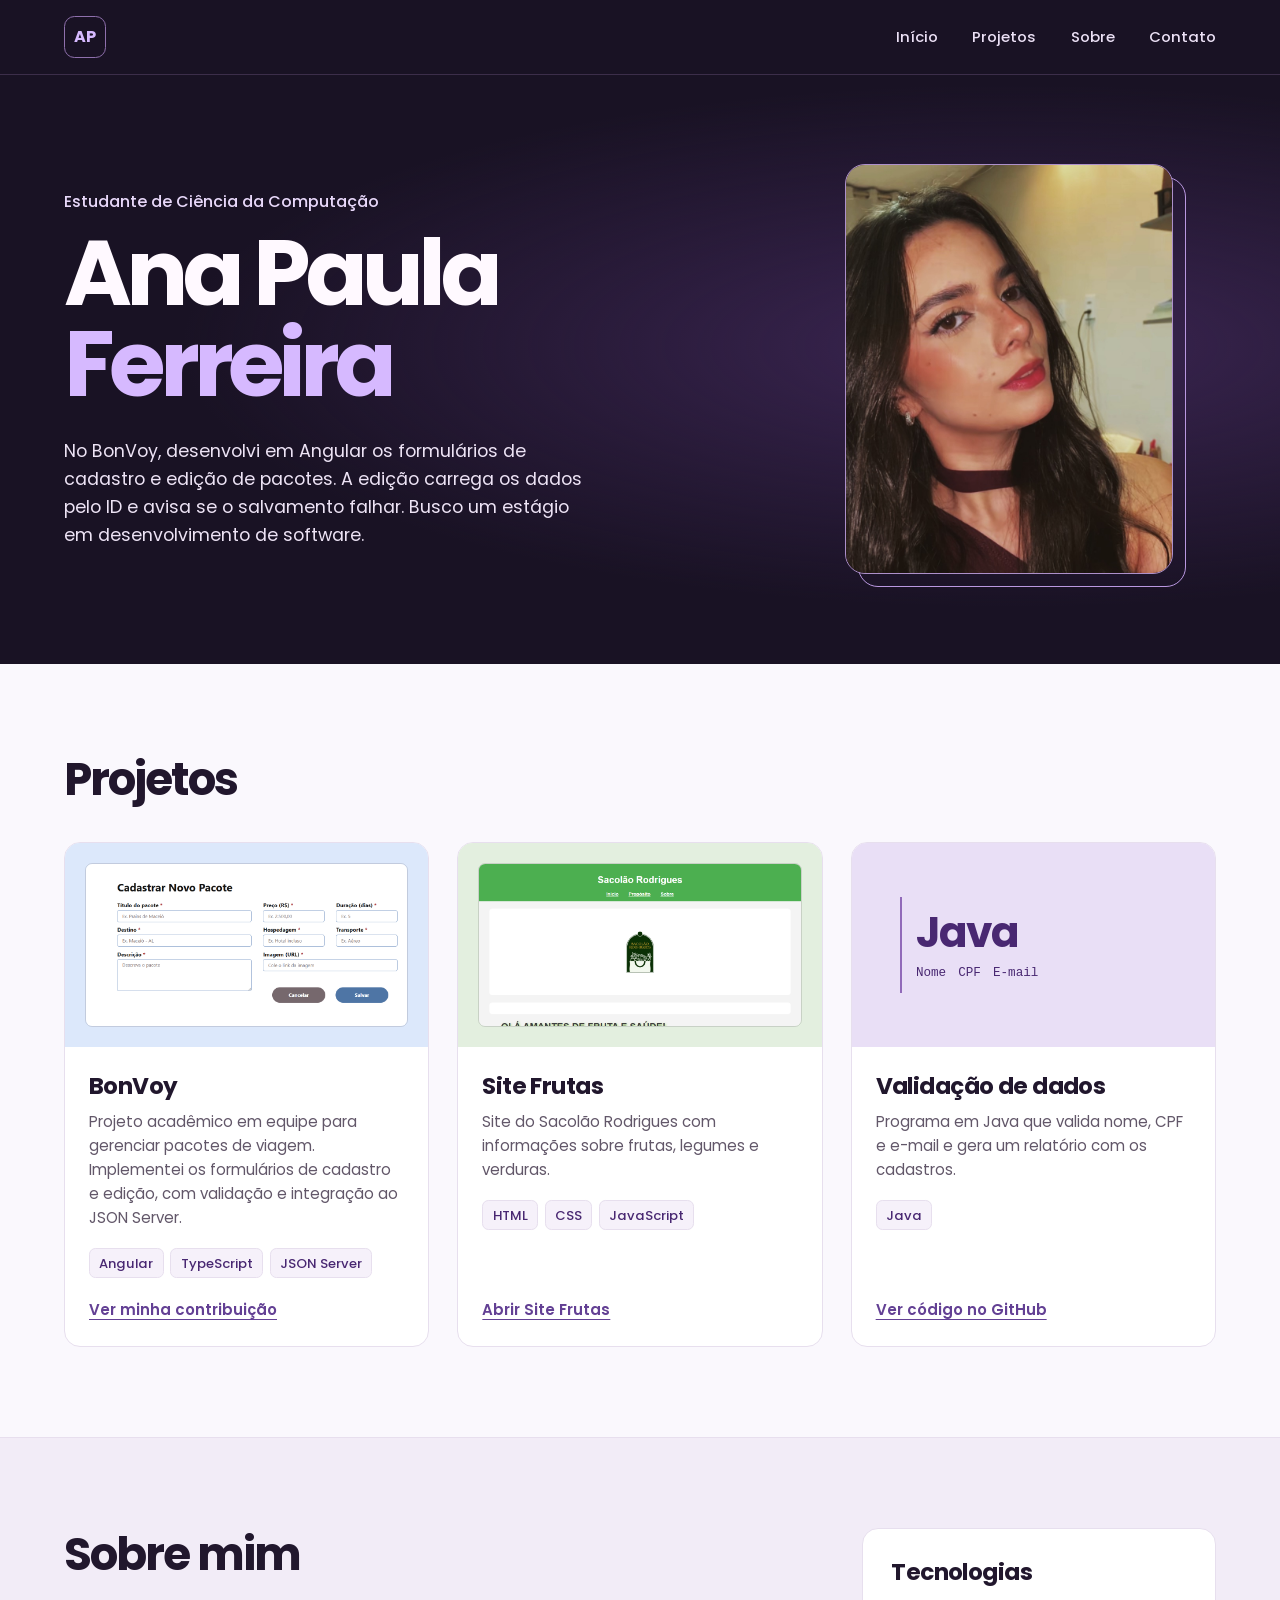
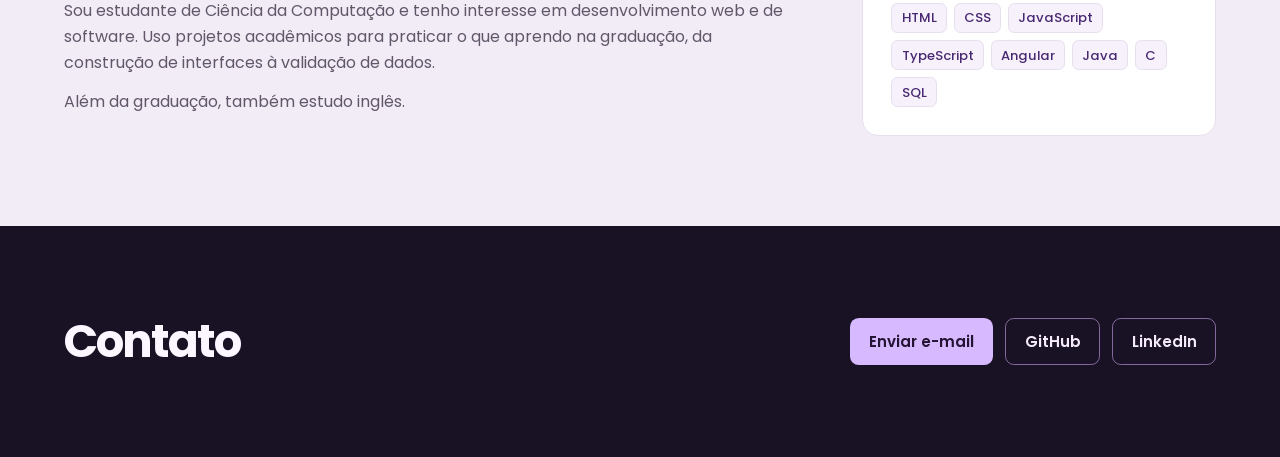
==== commit cbb92d62: "Refina apresentação inicial do portfólio" ====
--- a/index.html
+++ b/index.html
@@ -42,13 +42,10 @@
             <p class="formacao">Estudante de Ciência da Computação</p>
             <h1 id="titulo-inicio">Ana Paula <span>Ferreira</span></h1>
             <p class="introducao">
-              Gosto de transformar o que aprendo em aplicações web e projetos de software.
-              Busco uma oportunidade de estágio em tecnologia.
+              No BonVoy, desenvolvi em Angular os formulários de cadastro e edição de pacotes.
+              A edição carrega os dados pelo ID e avisa se o salvamento falhar. Busco um estágio
+              em desenvolvimento de software.
             </p>
-            <div class="acoes-iniciais">
-              <a class="botao botao-principal" href="#projetos">Ver projetos</a>
-              <a class="botao botao-contato" href="#contato">Entrar em contato</a>
-            </div>
           </div>
 
           <div class="retrato">
--- a/styles.css
+++ b/styles.css
@@ -188,15 +188,10 @@
   font-size: clamp(1rem, 2vw, 1.1rem);
 }
 
-.acoes-iniciais,
 .contato-links {
   display: flex;
   flex-wrap: wrap;
   gap: 0.75rem;
-}
-
-.acoes-iniciais {
-  margin-top: 1.75rem;
 }
 
 .botao {
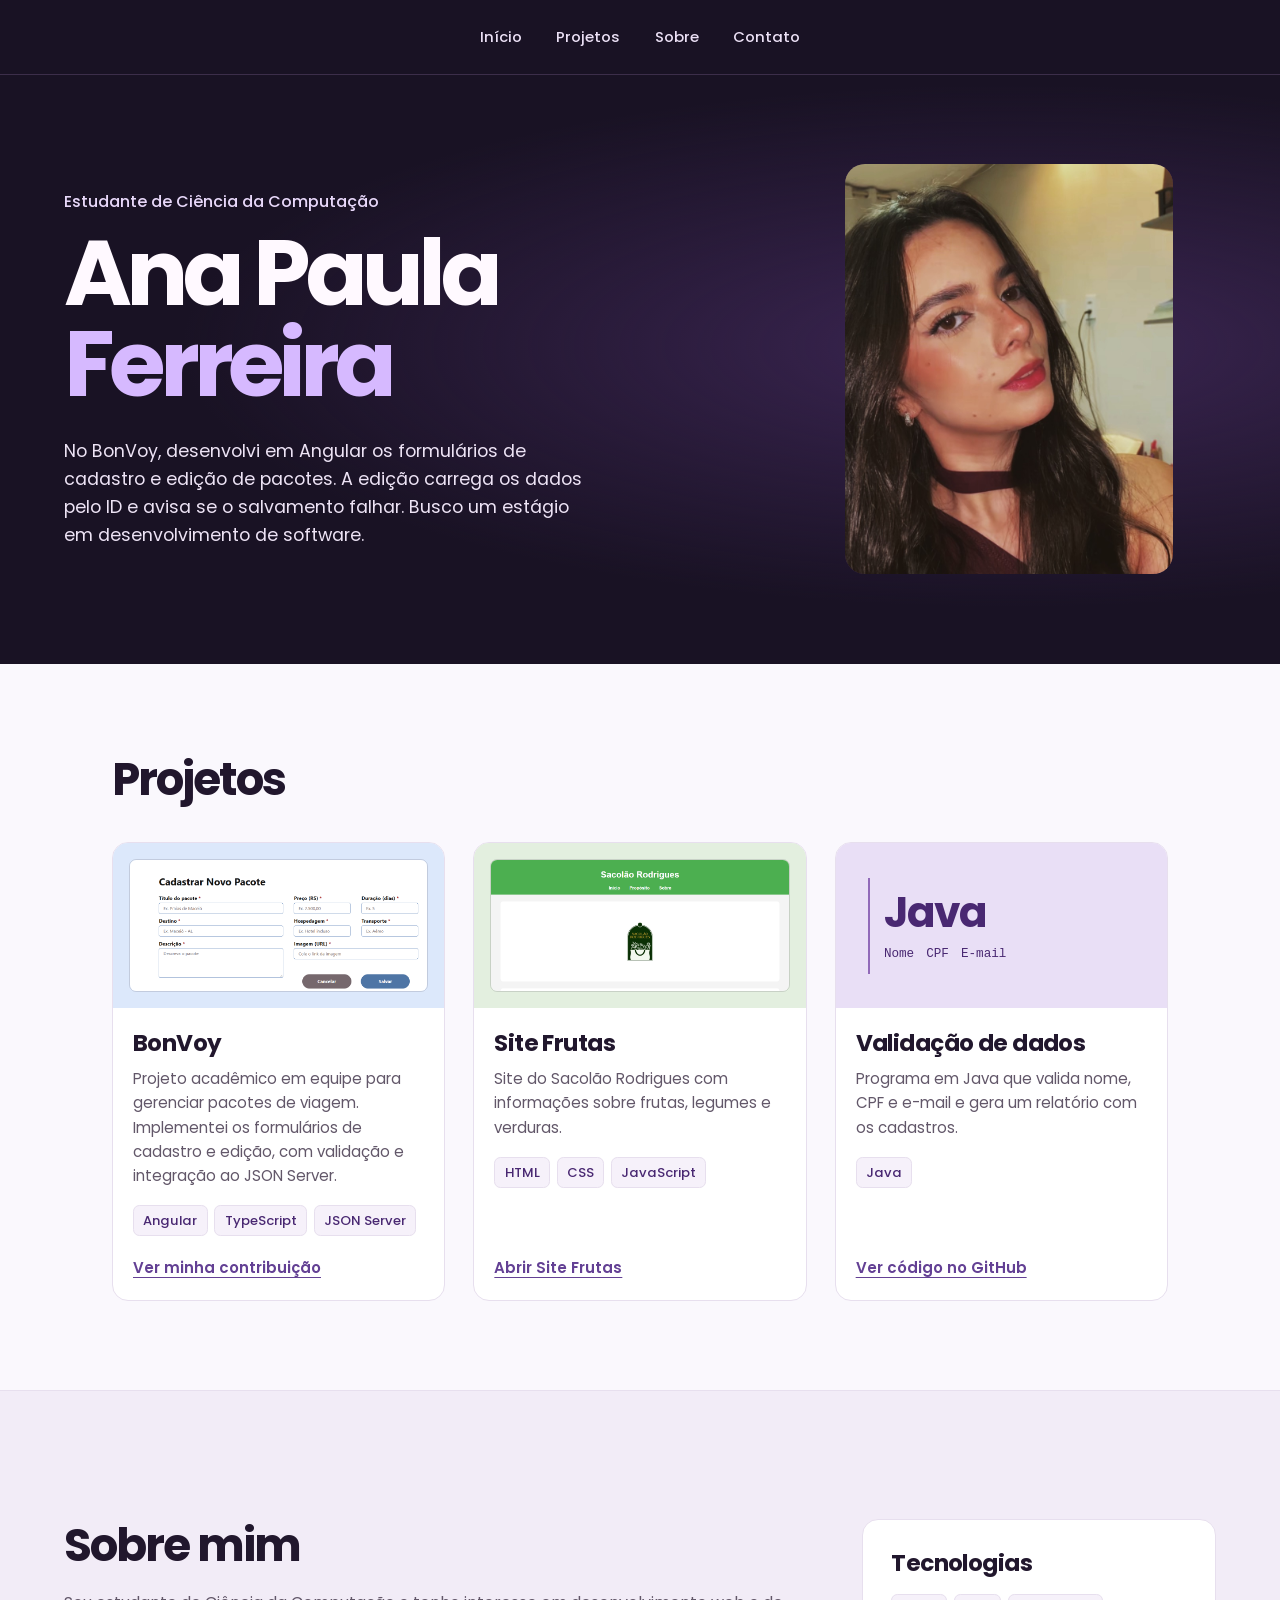
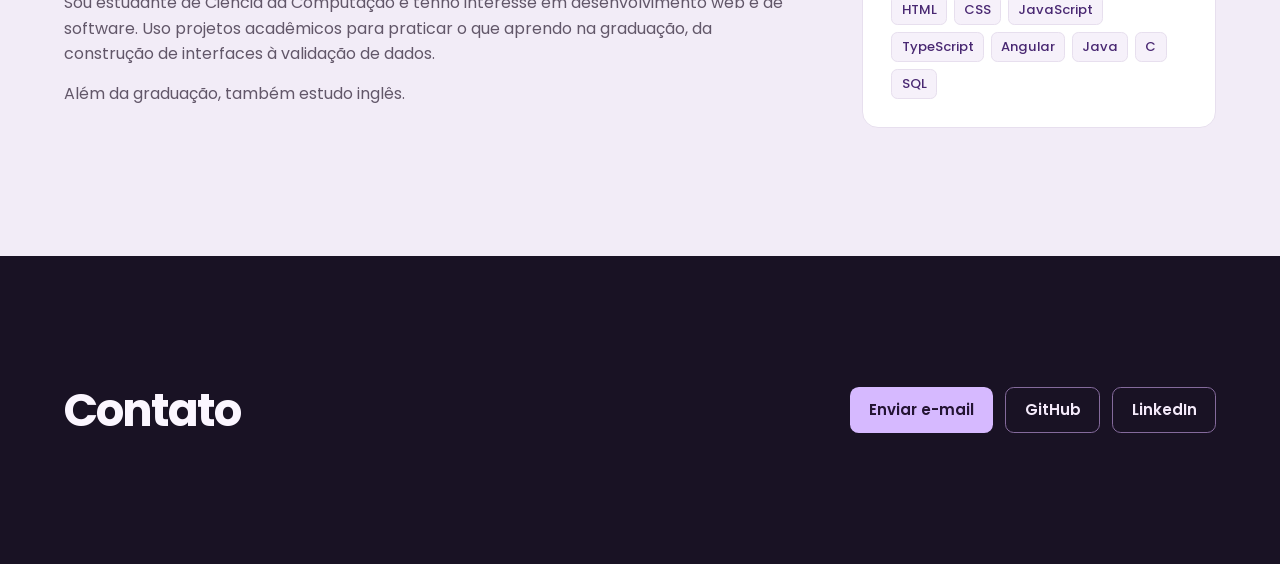
==== commit 81ef7860: "Simplifica o cabeçalho e ajusta os espaços do portfólio" ====
--- a/index.html
+++ b/index.html
@@ -23,7 +23,6 @@
 
     <header class="cabecalho">
       <div class="container cabecalho-conteudo">
-        <a class="marca" href="#home" aria-label="Ana Paula Ferreira, início">AP</a>
         <nav aria-label="Navegação principal">
           <ul class="menu">
             <li><a href="#home">Início</a></li>
--- a/styles.css
+++ b/styles.css
@@ -99,21 +99,7 @@
   display: flex;
   min-height: 4.6rem;
   align-items: center;
-  justify-content: space-between;
-  gap: 1rem;
-}
-
-.marca {
-  display: grid;
-  width: 2.6rem;
-  height: 2.6rem;
-  flex: 0 0 auto;
-  place-items: center;
-  border: 1px solid #8f70ad;
-  border-radius: 0.65rem;
-  color: var(--lilas);
-  font-weight: 700;
-  text-decoration: none;
+  justify-content: center;
 }
 
 .menu,
@@ -127,6 +113,7 @@
 .menu {
   display: flex;
   flex-wrap: wrap;
+  justify-content: center;
   gap: 0.2rem clamp(0.9rem, 3vw, 2.15rem);
 }
 
@@ -229,26 +216,14 @@
 }
 
 .retrato {
-  position: relative;
-  isolation: isolate;
-  width: min(100% - 1rem, 20.5rem);
+  width: min(100%, 20.5rem);
   justify-self: center;
-}
-
-.retrato::before {
-  position: absolute;
-  z-index: -1;
-  inset: 0.8rem -0.8rem -0.8rem 0.8rem;
-  border: 1px solid #ba98e1;
-  border-radius: 1.25rem;
-  content: '';
 }
 
 .retrato img {
   width: 100%;
   height: auto;
   aspect-ratio: 4 / 5;
-  border: 1px solid #ad90ca;
   border-radius: 1.25rem;
   background: #432851;
   object-fit: cover;
@@ -257,6 +232,15 @@
 
 .secao {
   padding-block: clamp(3.25rem, 7vw, 5.75rem);
+}
+
+.sobre,
+.contato {
+  padding-block: clamp(4.75rem, 10vw, 8.5rem);
+}
+
+.projetos .container {
+  max-width: 66rem;
 }
 
 .grade-projetos {
@@ -276,10 +260,10 @@
 
 .capa {
   display: grid;
-  aspect-ratio: 16 / 9;
+  aspect-ratio: 2 / 1;
   overflow: hidden;
   place-items: center;
-  padding: clamp(0.75rem, 2vw, 1.25rem);
+  padding: clamp(0.65rem, 1.7vw, 1rem);
 }
 
 .capa img {
@@ -329,7 +313,7 @@
   display: flex;
   flex: 1;
   flex-direction: column;
-  padding: clamp(1.1rem, 2.2vw, 1.5rem);
+  padding: clamp(1rem, 2vw, 1.25rem);
 }
 
 .projeto h3,
@@ -448,15 +432,10 @@
   .retrato {
     width: min(90%, 17rem);
     justify-self: start;
-    margin-bottom: 0.7rem;
   }
 }
 
 @media (max-width: 35rem) {
-  .cabecalho-conteudo {
-    gap: 0.6rem;
-  }
-
   .menu {
     gap: 0.1rem clamp(0.55rem, 2.2vw, 0.9rem);
   }
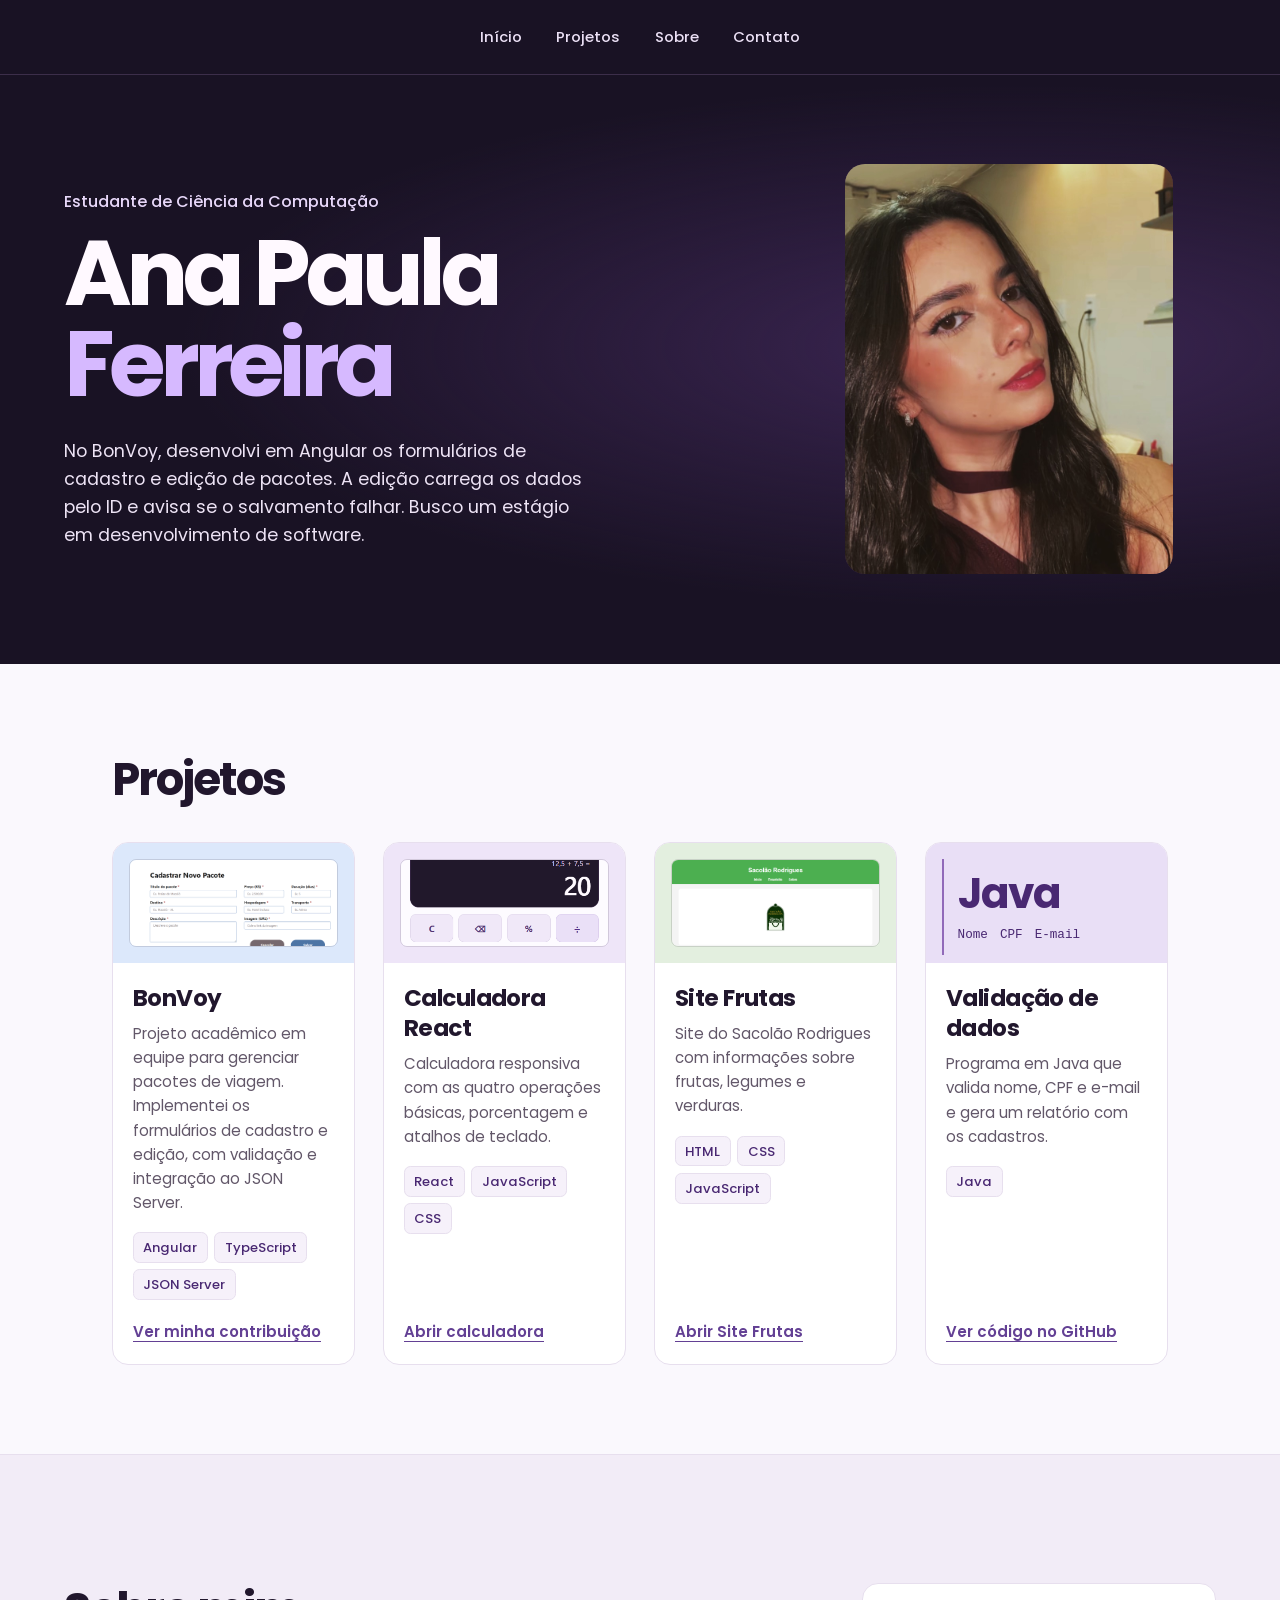
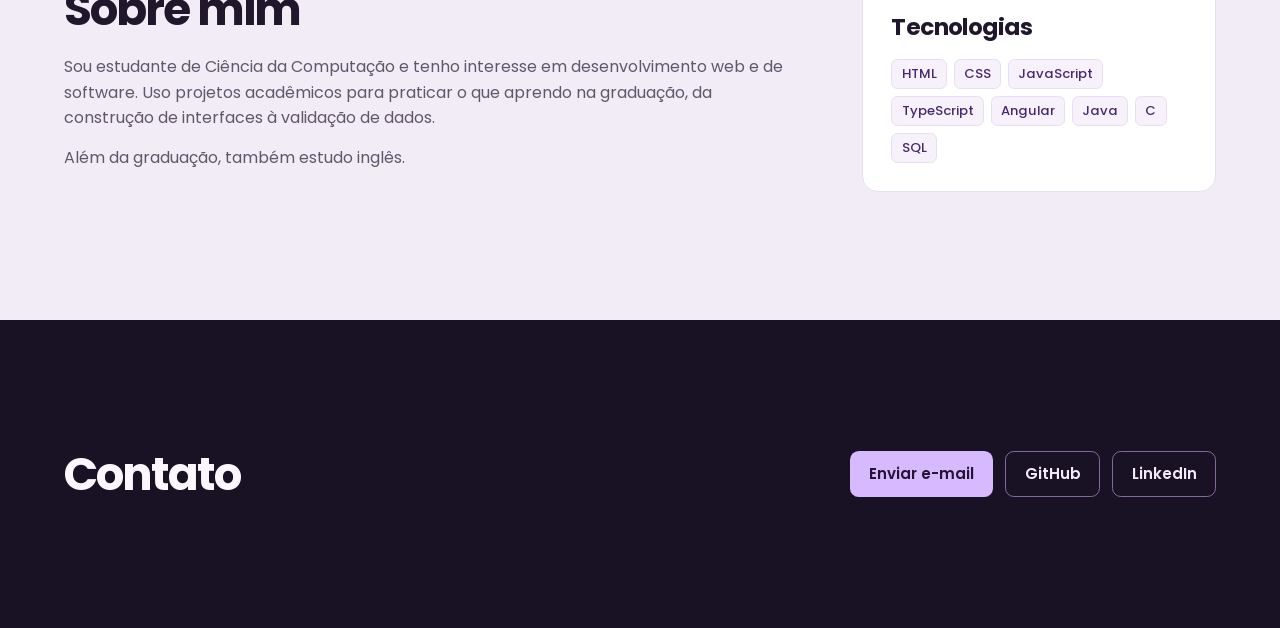
==== commit 7bd6bc2c: "Publica calculadora React no portfólio" ====
--- a/index.html
+++ b/index.html
@@ -93,6 +93,32 @@
             </article>
 
             <article class="projeto">
+              <div class="capa capa-calculadora">
+                <img
+                  src="assets/calculadora.png"
+                  alt="Visor e teclas da calculadora"
+                  width="408"
+                  height="220"
+                  loading="lazy"
+                  decoding="async"
+                />
+              </div>
+              <div class="projeto-conteudo">
+                <h3>Calculadora React</h3>
+                <p>
+                  Calculadora responsiva com as quatro operações básicas, porcentagem e atalhos
+                  de teclado.
+                </p>
+                <ul class="tecnologias" aria-label="Tecnologias da calculadora">
+                  <li>React</li>
+                  <li>JavaScript</li>
+                  <li>CSS</li>
+                </ul>
+                <a class="link-projeto" href="./calculadora/">Abrir calculadora</a>
+              </div>
+            </article>
+
+            <article class="projeto">
               <div class="capa capa-frutas">
                 <img
                   src="assets/site-frutas.png"
--- a/styles.css
+++ b/styles.css
@@ -245,7 +245,7 @@
 
 .grade-projetos {
   display: grid;
-  grid-template-columns: repeat(3, minmax(0, 1fr));
+  grid-template-columns: repeat(4, minmax(0, 1fr));
   gap: clamp(1rem, 2.6vw, 1.75rem);
 }
 
@@ -280,6 +280,10 @@
   background: #dce8fb;
 }
 
+.capa-calculadora {
+  background: #eee5f8;
+}
+
 .capa-frutas {
   background: #e3efdf;
 }
@@ -409,13 +413,15 @@
   margin: 0;
 }
 
+@media (max-width: 66rem) {
+  .grade-projetos {
+    grid-template-columns: repeat(2, minmax(0, 1fr));
+  }
+}
+
 @media (max-width: 56rem) {
   .inicio-conteudo {
     gap: 2rem;
-  }
-
-  .grade-projetos {
-    grid-template-columns: repeat(2, minmax(0, 1fr));
   }
 }
 
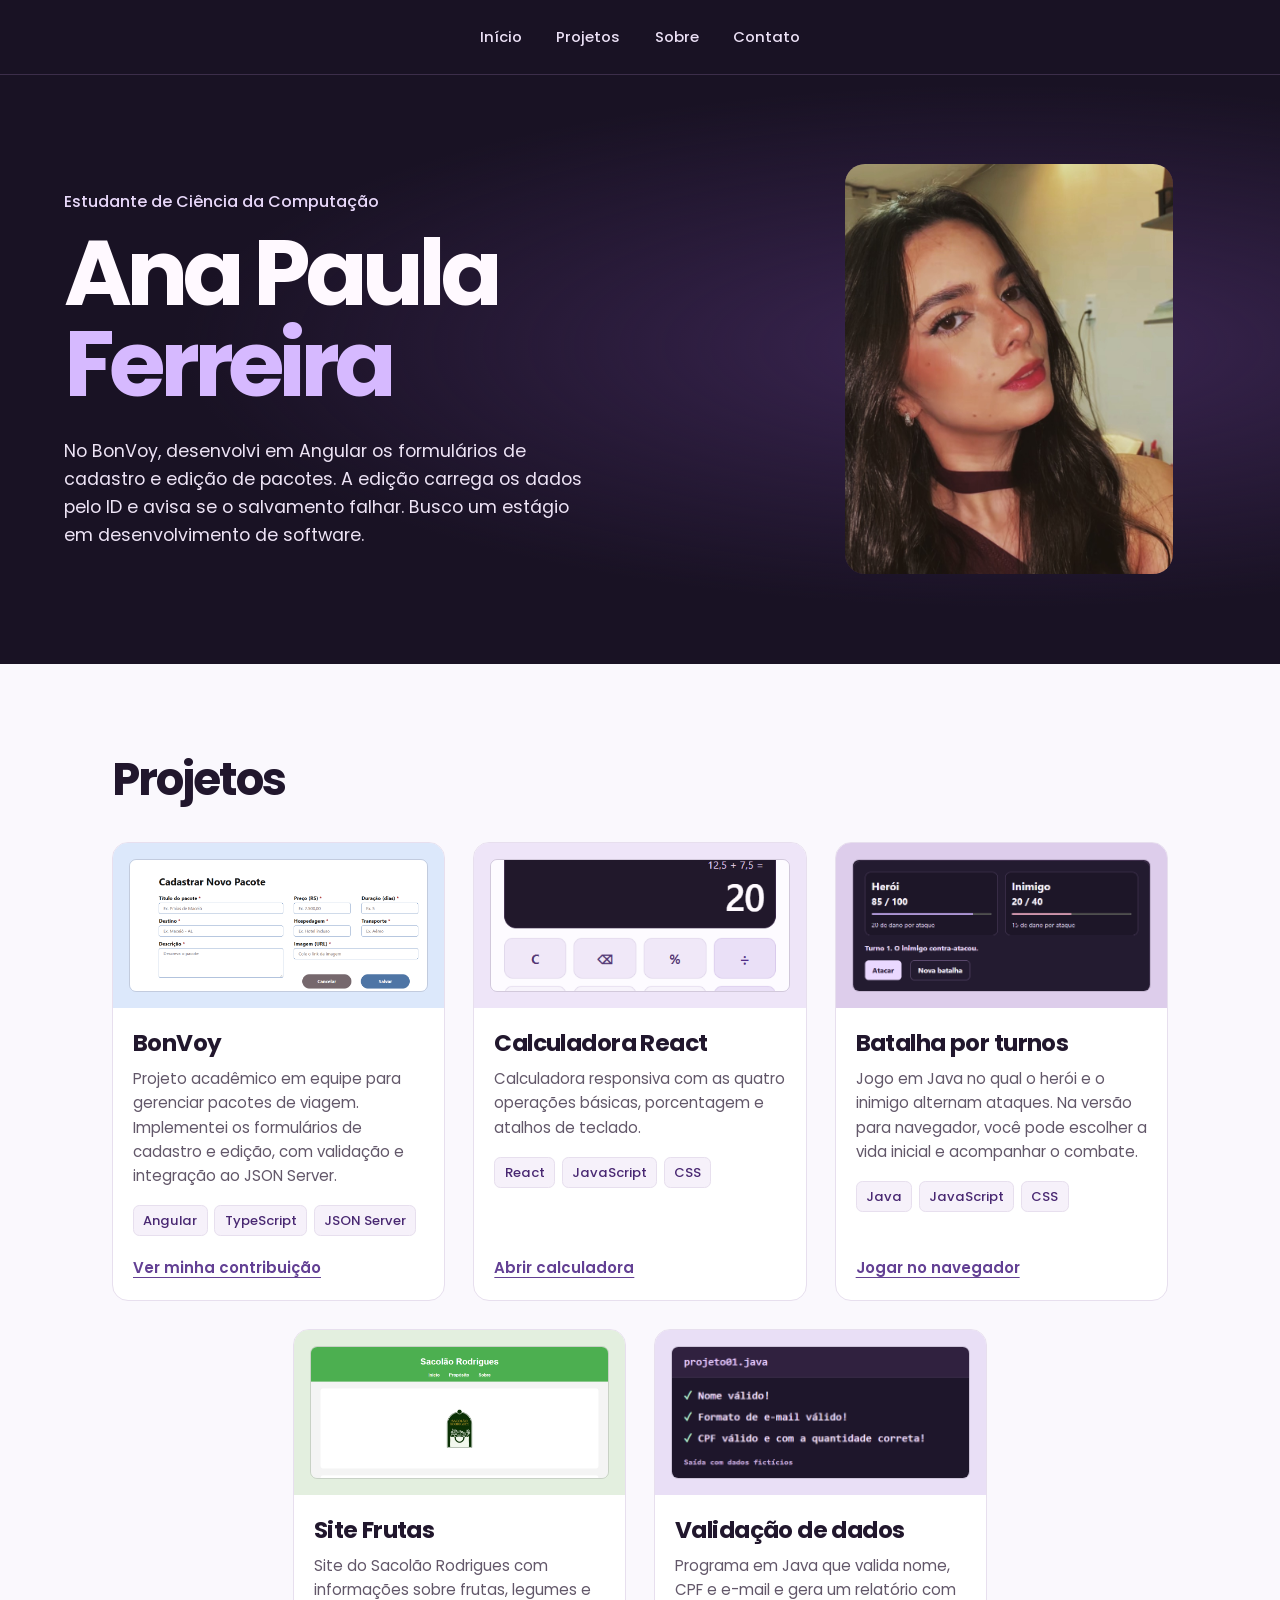
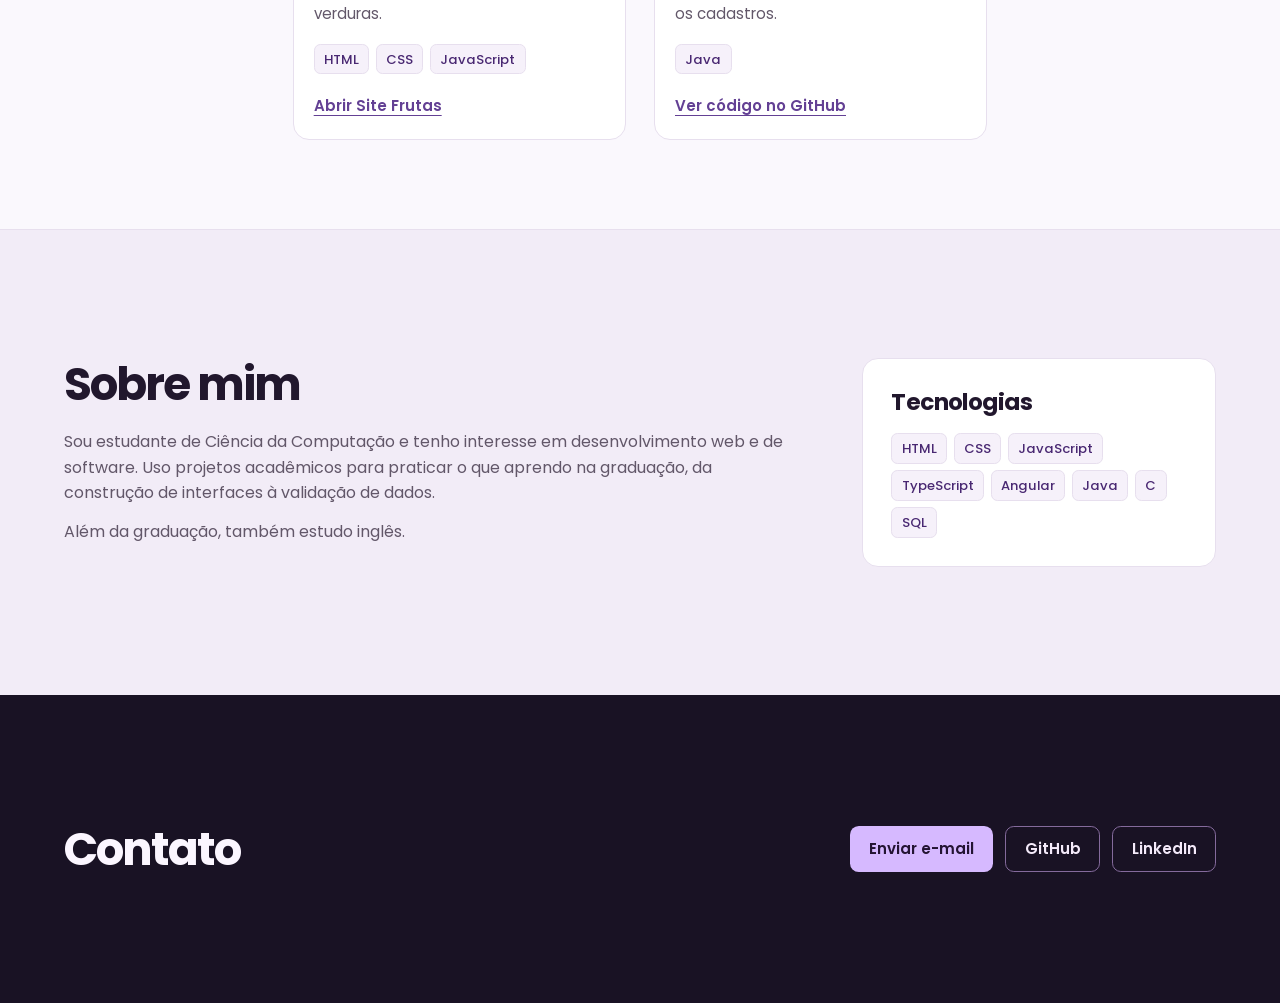
==== commit ce142cfe: "Publica batalha por turnos e adiciona imagens aos projetos" ====
--- a/index.html
+++ b/index.html
@@ -119,6 +119,32 @@
             </article>
 
             <article class="projeto">
+              <div class="capa capa-jogo">
+                <img
+                  src="assets/jogo.png"
+                  alt="Combate com as barras de vida do herói e do inimigo"
+                  width="668"
+                  height="297"
+                  loading="lazy"
+                  decoding="async"
+                />
+              </div>
+              <div class="projeto-conteudo">
+                <h3>Batalha por turnos</h3>
+                <p>
+                  Jogo em Java no qual o herói e o inimigo alternam ataques. Na versão para
+                  navegador, você pode escolher a vida inicial e acompanhar o combate.
+                </p>
+                <ul class="tecnologias" aria-label="Tecnologias da batalha por turnos">
+                  <li>Java</li>
+                  <li>JavaScript</li>
+                  <li>CSS</li>
+                </ul>
+                <a class="link-projeto" href="./jogo/">Jogar no navegador</a>
+              </div>
+            </article>
+
+            <article class="projeto">
               <div class="capa capa-frutas">
                 <img
                   src="assets/site-frutas.png"
@@ -146,13 +172,15 @@
             </article>
 
             <article class="projeto">
-              <div class="capa capa-java" aria-hidden="true">
-                <div class="capa-java-conteudo">
-                  <span class="capa-java-titulo">Java</span>
-                  <span>Nome</span>
-                  <span>CPF</span>
-                  <span>E-mail</span>
-                </div>
+              <div class="capa capa-java">
+                <img
+                  src="assets/validacao-java.png"
+                  alt="Saída do programa Java validando nome, e-mail e CPF de teste"
+                  width="600"
+                  height="270"
+                  loading="lazy"
+                  decoding="async"
+                />
               </div>
               <div class="projeto-conteudo">
                 <h3>Validação de dados</h3>
--- a/styles.css
+++ b/styles.css
@@ -244,13 +244,17 @@
 }
 
 .grade-projetos {
-  display: grid;
-  grid-template-columns: repeat(4, minmax(0, 1fr));
-  gap: clamp(1rem, 2.6vw, 1.75rem);
+  --espaco-cards: clamp(1rem, 2.6vw, 1.75rem);
+  display: flex;
+  flex-wrap: wrap;
+  justify-content: center;
+  gap: var(--espaco-cards);
 }
 
 .projeto {
   display: flex;
+  flex: 0 1 calc((100% - var(--espaco-cards) - var(--espaco-cards)) / 3);
+  min-width: 0;
   flex-direction: column;
   overflow: hidden;
   border: 1px solid var(--borda);
@@ -284,33 +288,16 @@
   background: #eee5f8;
 }
 
+.capa-jogo {
+  background: #ddcdeb;
+}
+
 .capa-frutas {
   background: #e3efdf;
 }
 
 .capa-java {
   background: #e9dff6;
-}
-
-.capa-java-conteudo {
-  display: flex;
-  flex-wrap: wrap;
-  gap: 0.35rem 0.75rem;
-  align-items: center;
-  padding: 0.6rem 0.85rem;
-  border-left: 2px solid #916ab9;
-  color: var(--roxo-escuro);
-  font-family: ui-monospace, Consolas, monospace;
-  font-size: 0.79rem;
-}
-
-.capa-java-titulo {
-  flex-basis: 100%;
-  font-family: Poppins, system-ui, sans-serif;
-  font-size: clamp(1.75rem, 4vw, 2.65rem);
-  font-weight: 700;
-  line-height: 1.2;
-  letter-spacing: -0.045em;
 }
 
 .projeto-conteudo {
@@ -414,8 +401,8 @@
 }
 
 @media (max-width: 66rem) {
-  .grade-projetos {
-    grid-template-columns: repeat(2, minmax(0, 1fr));
+  .projeto {
+    flex-basis: calc((100% - var(--espaco-cards)) / 2);
   }
 }
 
@@ -450,8 +437,8 @@
     font-size: 0.82rem;
   }
 
-  .grade-projetos {
-    grid-template-columns: minmax(0, 1fr);
+  .projeto {
+    flex-basis: 100%;
   }
 }
 
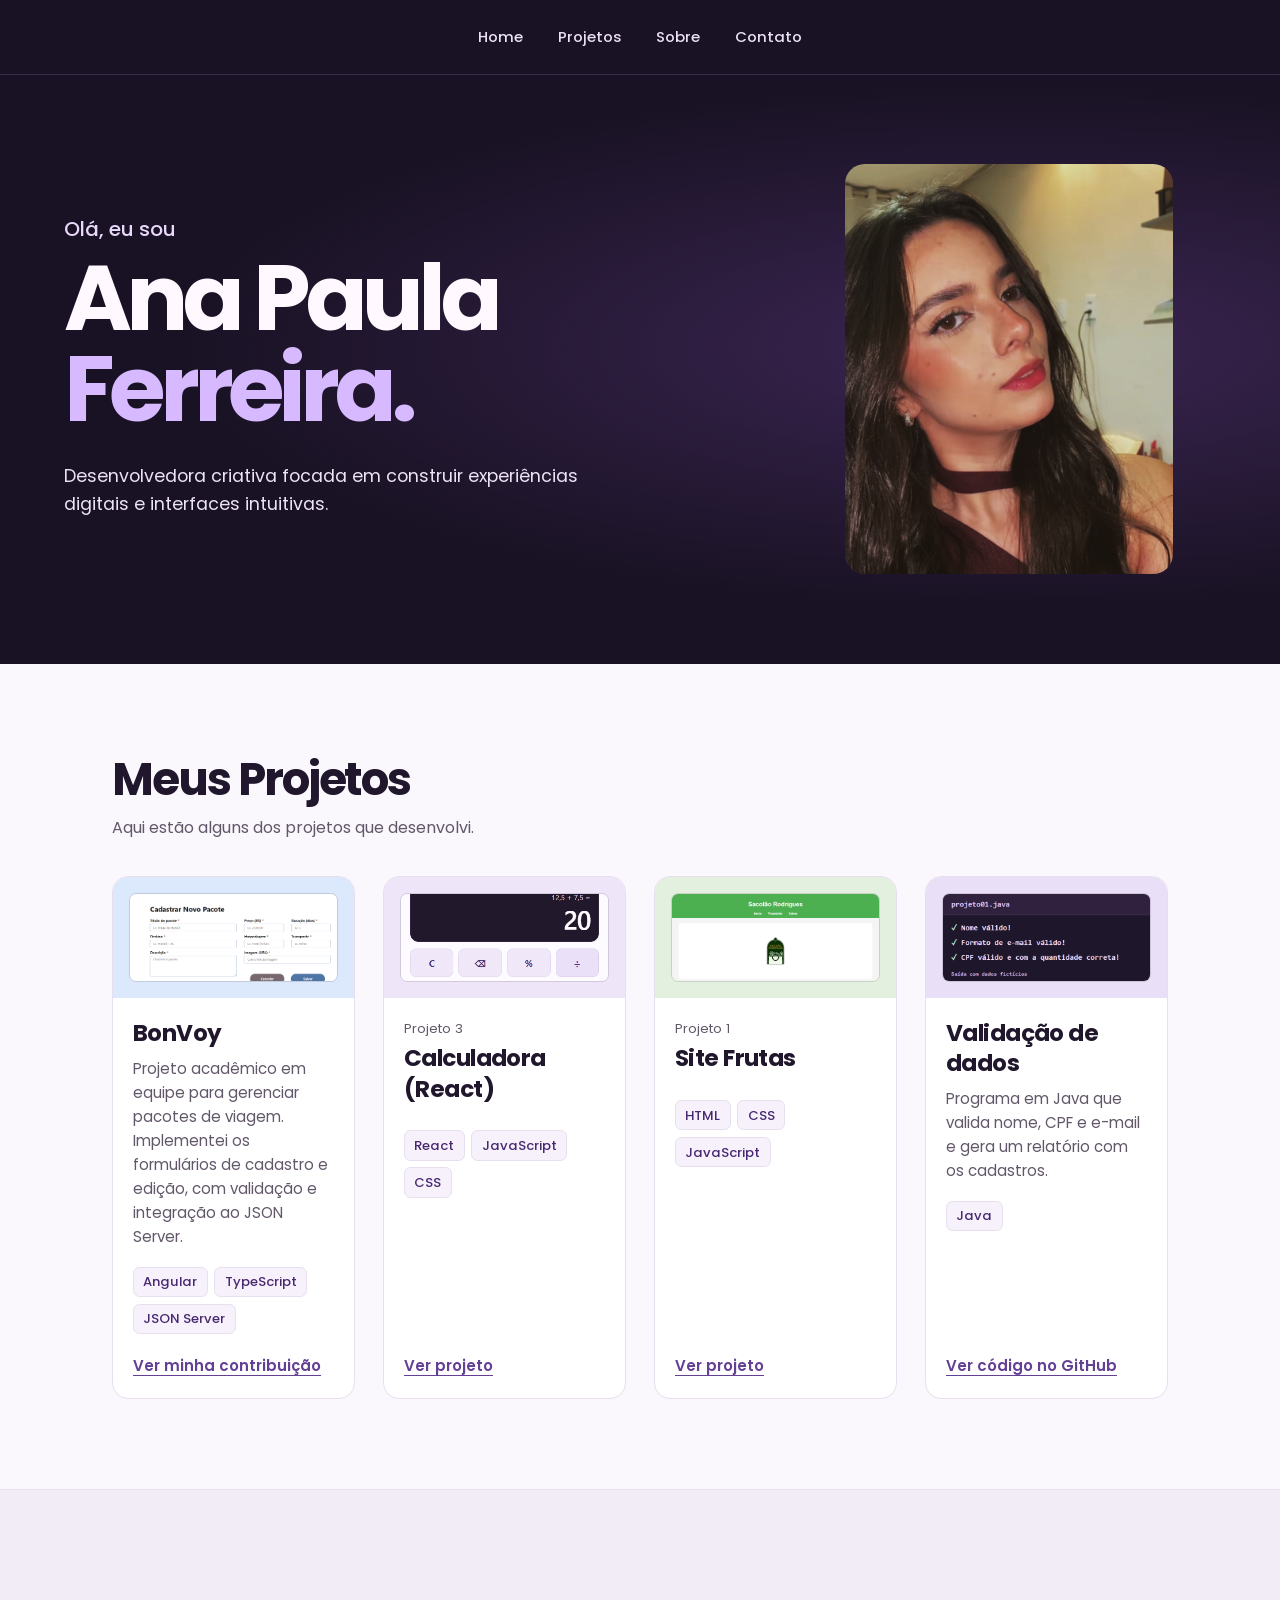
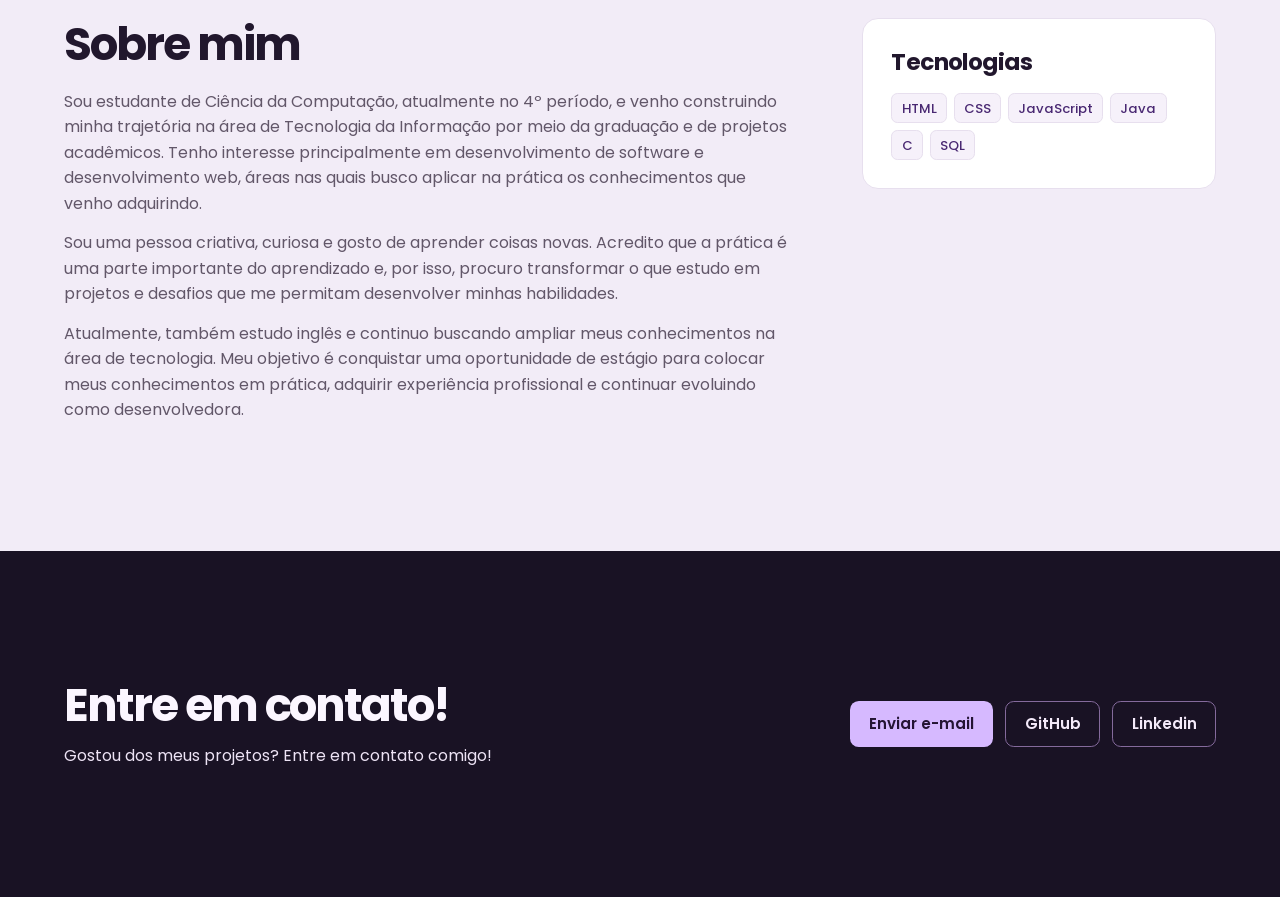
==== commit 0107c5f9: "Restaura textos originais e retira card da batalha" ====
--- a/index.html
+++ b/index.html
@@ -25,7 +25,7 @@
       <div class="container cabecalho-conteudo">
         <nav aria-label="Navegação principal">
           <ul class="menu">
-            <li><a href="#home">Início</a></li>
+            <li><a href="#home">Home</a></li>
             <li><a href="#projetos">Projetos</a></li>
             <li><a href="#sobre">Sobre</a></li>
             <li><a href="#contato">Contato</a></li>
@@ -38,13 +38,11 @@
       <section id="home" class="inicio" aria-labelledby="titulo-inicio">
         <div class="container inicio-conteudo">
           <div class="inicio-texto">
-            <p class="formacao">Estudante de Ciência da Computação</p>
-            <h1 id="titulo-inicio">Ana Paula <span>Ferreira</span></h1>
-            <p class="introducao">
-              No BonVoy, desenvolvi em Angular os formulários de cadastro e edição de pacotes.
-              A edição carrega os dados pelo ID e avisa se o salvamento falhar. Busco um estágio
-              em desenvolvimento de software.
-            </p>
+            <h1 id="titulo-inicio">
+              <span class="saudacao">Olá, eu sou</span>
+              <span class="nome">Ana Paula <span>Ferreira.</span></span>
+            </h1>
+            <p class="introducao">Desenvolvedora criativa focada em construir experiências digitais e interfaces intuitivas.</p>
           </div>
 
           <div class="retrato">
@@ -61,7 +59,8 @@
 
       <section id="projetos" class="secao projetos" aria-labelledby="titulo-projetos">
         <div class="container">
-          <h2 id="titulo-projetos">Projetos</h2>
+          <h2 id="titulo-projetos">Meus Projetos</h2>
+          <p class="projetos-intro">Aqui estão alguns dos projetos que desenvolvi.</p>
 
           <div class="grade-projetos">
             <article class="projeto">
@@ -104,43 +103,14 @@
                 />
               </div>
               <div class="projeto-conteudo">
-                <h3>Calculadora React</h3>
-                <p>
-                  Calculadora responsiva com as quatro operações básicas, porcentagem e atalhos
-                  de teclado.
-                </p>
+                <p class="projeto-numero">Projeto 3</p>
+                <h3>Calculadora (React)</h3>
                 <ul class="tecnologias" aria-label="Tecnologias da calculadora">
                   <li>React</li>
                   <li>JavaScript</li>
                   <li>CSS</li>
                 </ul>
-                <a class="link-projeto" href="./calculadora/">Abrir calculadora</a>
-              </div>
-            </article>
-
-            <article class="projeto">
-              <div class="capa capa-jogo">
-                <img
-                  src="assets/jogo.png"
-                  alt="Combate com as barras de vida do herói e do inimigo"
-                  width="668"
-                  height="297"
-                  loading="lazy"
-                  decoding="async"
-                />
-              </div>
-              <div class="projeto-conteudo">
-                <h3>Batalha por turnos</h3>
-                <p>
-                  Jogo em Java no qual o herói e o inimigo alternam ataques. Na versão para
-                  navegador, você pode escolher a vida inicial e acompanhar o combate.
-                </p>
-                <ul class="tecnologias" aria-label="Tecnologias da batalha por turnos">
-                  <li>Java</li>
-                  <li>JavaScript</li>
-                  <li>CSS</li>
-                </ul>
-                <a class="link-projeto" href="./jogo/">Jogar no navegador</a>
+                <a class="link-projeto" href="./calculadora/" aria-label="Ver projeto Calculadora (React)">Ver projeto</a>
               </div>
             </article>
 
@@ -156,17 +126,15 @@
                 />
               </div>
               <div class="projeto-conteudo">
+                <p class="projeto-numero">Projeto 1</p>
                 <h3>Site Frutas</h3>
-                <p>
-                  Site do Sacolão Rodrigues com informações sobre frutas, legumes e verduras.
-                </p>
                 <ul class="tecnologias" aria-label="Tecnologias do Site Frutas">
                   <li>HTML</li>
                   <li>CSS</li>
                   <li>JavaScript</li>
                 </ul>
-                <a class="link-projeto" href="https://anapa00340-netizen.github.io/sitefrutas/">
-                  Abrir Site Frutas
+                <a class="link-projeto" href="https://anapa00340-netizen.github.io/sitefrutas/" aria-label="Ver projeto Site Frutas">
+                  Ver projeto
                 </a>
               </div>
             </article>
@@ -205,11 +173,23 @@
           <div>
             <h2 id="titulo-sobre">Sobre mim</h2>
             <p>
-              Sou estudante de Ciência da Computação e tenho interesse em desenvolvimento web e de
-              software. Uso projetos acadêmicos para praticar o que aprendo na graduação, da
-              construção de interfaces à validação de dados.
+              Sou estudante de Ciência da Computação, atualmente no 4º período, e venho
+              construindo minha trajetória na área de Tecnologia da Informação por meio da
+              graduação e de projetos acadêmicos. Tenho interesse principalmente em
+              desenvolvimento de software e desenvolvimento web, áreas nas quais busco aplicar na
+              prática os conhecimentos que venho adquirindo.
             </p>
-            <p>Além da graduação, também estudo inglês.</p>
+            <p>
+              Sou uma pessoa criativa, curiosa e gosto de aprender coisas novas. Acredito que a
+              prática é uma parte importante do aprendizado e, por isso, procuro transformar o que
+              estudo em projetos e desafios que me permitam desenvolver minhas habilidades.
+            </p>
+            <p>
+              Atualmente, também estudo inglês e continuo buscando ampliar meus conhecimentos na
+              área de tecnologia. Meu objetivo é conquistar uma oportunidade de estágio para
+              colocar meus conhecimentos em prática, adquirir experiência profissional e continuar
+              evoluindo como desenvolvedora.
+            </p>
           </div>
           <div class="sobre-tecnologias">
             <h3>Tecnologias</h3>
@@ -217,8 +197,6 @@
               <li>HTML</li>
               <li>CSS</li>
               <li>JavaScript</li>
-              <li>TypeScript</li>
-              <li>Angular</li>
               <li>Java</li>
               <li>C</li>
               <li>SQL</li>
@@ -229,7 +207,10 @@
 
       <section id="contato" class="secao contato" aria-labelledby="titulo-contato">
         <div class="container contato-conteudo">
-          <h2 id="titulo-contato">Contato</h2>
+          <div class="contato-texto">
+            <h2 id="titulo-contato">Entre em contato!</h2>
+            <p>Gostou dos meus projetos? Entre em contato comigo!</p>
+          </div>
           <ul class="contato-links">
             <li>
               <a class="botao botao-principal" href="mailto:anapa00340@gmail.com">Enviar e-mail</a>
@@ -241,7 +222,7 @@
               <a
                 class="botao botao-contato"
                 href="https://www.linkedin.com/in/ana-paula-ferreira-47b594375"
-              >LinkedIn</a>
+              >Linkedin</a>
             </li>
           </ul>
         </div>
--- a/styles.css
+++ b/styles.css
@@ -148,11 +148,13 @@
   padding-block: clamp(3.2rem, 7vw, 6rem);
 }
 
-.formacao {
+.saudacao {
+  display: block;
   margin-bottom: 0.85rem;
   color: #e8d8fa;
-  font-size: clamp(0.85rem, 2vw, 1rem);
+  font-size: clamp(1rem, 2.2vw, 1.25rem);
   font-weight: 500;
+  letter-spacing: normal;
 }
 
 h1 {
@@ -163,7 +165,7 @@
   letter-spacing: -0.065em;
 }
 
-h1 span {
+.nome > span {
   display: block;
   color: var(--lilas);
 }
@@ -243,6 +245,15 @@
   max-width: 66rem;
 }
 
+.projetos h2 {
+  margin-bottom: 0.55rem;
+}
+
+.projetos-intro {
+  margin-bottom: clamp(1.5rem, 4vw, 2.25rem);
+  color: var(--texto-suave);
+}
+
 .grade-projetos {
   --espaco-cards: clamp(1rem, 2.6vw, 1.75rem);
   display: flex;
@@ -253,7 +264,7 @@
 
 .projeto {
   display: flex;
-  flex: 0 1 calc((100% - var(--espaco-cards) - var(--espaco-cards)) / 3);
+  flex: 0 1 calc((100% - 3 * var(--espaco-cards)) / 4);
   min-width: 0;
   flex-direction: column;
   overflow: hidden;
@@ -288,10 +299,6 @@
   background: #eee5f8;
 }
 
-.capa-jogo {
-  background: #ddcdeb;
-}
-
 .capa-frutas {
   background: #e3efdf;
 }
@@ -322,6 +329,11 @@
 
 .projeto p {
   font-size: 0.94rem;
+}
+
+.projeto .projeto-numero {
+  margin-bottom: 0.3rem;
+  font-size: 0.82rem;
 }
 
 .tecnologias {
@@ -400,6 +412,11 @@
   margin: 0;
 }
 
+.contato-texto p {
+  margin-top: 0.75rem;
+  color: #ede3f5;
+}
+
 @media (max-width: 66rem) {
   .projeto {
     flex-basis: calc((100% - var(--espaco-cards)) / 2);
